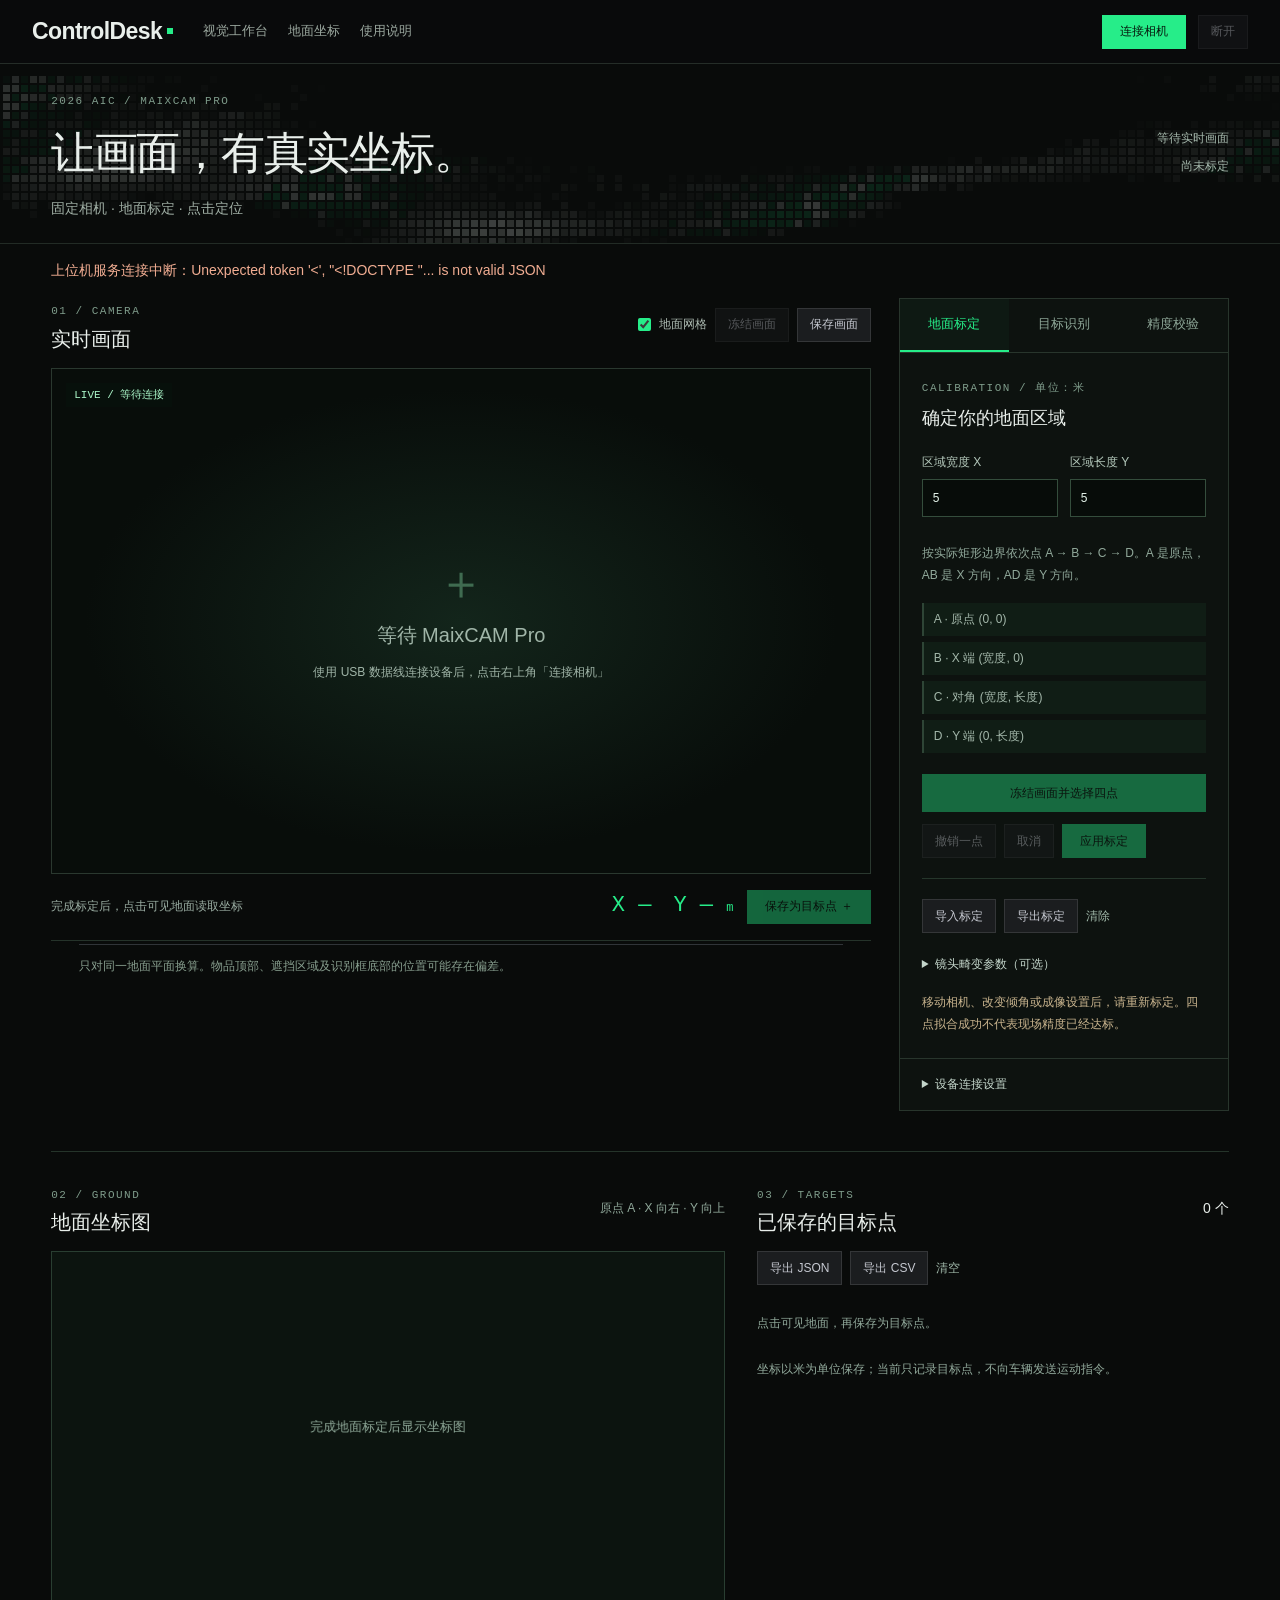
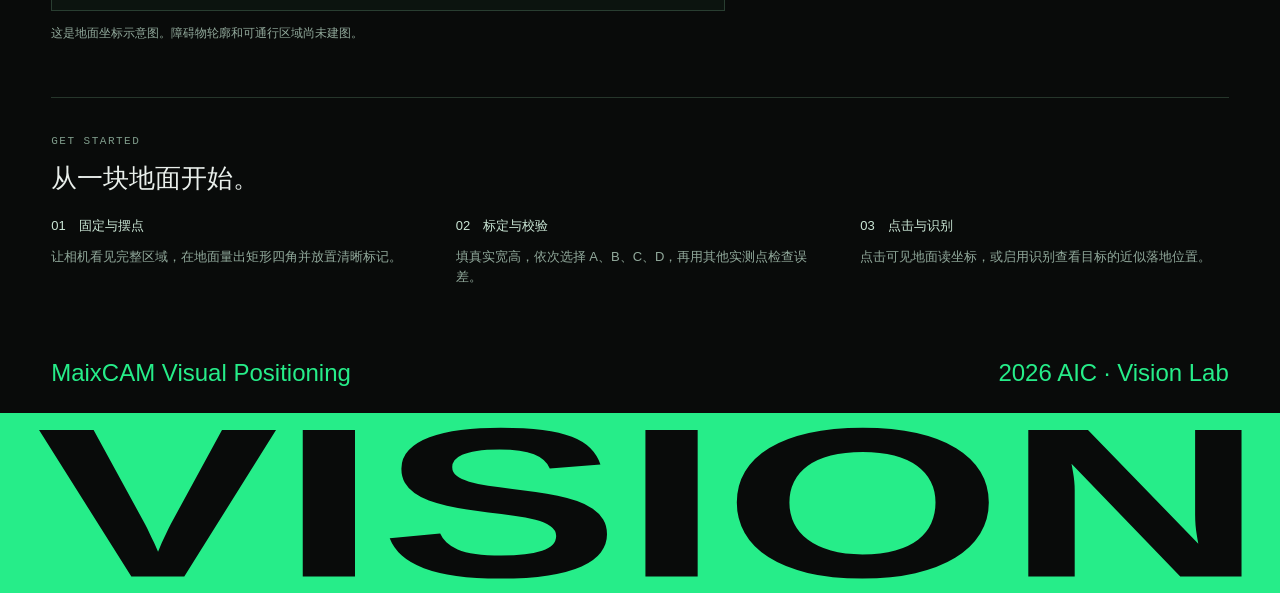
==== MaixCAM_Visual_Positioning/host/web/index.html @ 9ba6b8d3 "feat: add MaixCAM Pro ground positioning console Reuse the ControlDesk template for live video, four" ====
<!doctype html>
<html lang="zh-CN">
<head>
  <meta charset="utf-8"><meta name="viewport" content="width=device-width, initial-scale=1">
  <title>MaixCAM · 地面视觉定位</title><meta name="theme-color" content="#090b0a">
  <link rel="stylesheet" href="assets/dashboard.css"><link rel="stylesheet" href="assets/signal-theme.css"><link rel="stylesheet" href="assets/vision.css">
</head>
<body>
<header class="topbar"><a class="site-brand" href="#workspace">ControlDesk</a><nav class="primary-nav"><a class="active" href="#workspace">视觉工作台</a><a href="#groundSection">地面坐标</a><a href="#guide">使用说明</a></nav><div class="top-actions"><span class="connection" id="connectionState"><i class="dot"></i><span>未连接</span></span><button class="run-btn" id="connect">连接相机</button><button class="small-btn" id="disconnect" disabled>断开</button></div></header>
<section class="vision-hero"><canvas id="pixelField" aria-hidden="true"></canvas><div><span class="eyebrow">2026 AIC / MAIXCAM PRO</span><h1>让画面，有真实坐标。</h1><p>固定相机 · 地面标定 · 点击定位</p></div><div class="hero-caption"><span id="frameInfo">等待实时画面</span><span id="calibrationInfo">尚未标定</span></div></section>
<main id="workspace">
  <div class="message" id="message" role="status" aria-live="polite">先连接相机，再选择地面区域的四个角点。</div>
  <div class="workspace-grid">
    <section class="camera-panel">
      <div class="panel-heading"><div><span class="eyebrow">01 / CAMERA</span><h2>实时画面</h2></div><div class="toolbar"><label><input type="checkbox" id="showGrid" checked> 地面网格</label><button class="small-btn" id="freeze" disabled>冻结画面</button><a class="small-btn" href="/api/frame.jpg" download="maixcam-frame.jpg" id="snapshot">保存画面</a></div></div>
      <div class="camera-stage"><canvas id="cameraCanvas" width="640" height="480" aria-label="相机画面，点击地面选择标定点或读取坐标"></canvas><div class="camera-empty" id="cameraEmpty"><div class="crosshair">＋</div><strong>等待 MaixCAM Pro</strong><span>使用 USB 数据线连接设备后，点击右上角「连接相机」</span></div><span class="stage-tag" id="stageTag">LIVE / 等待连接</span></div>
      <div class="coordinate-bar"><span id="selectionHint">完成标定后，点击可见地面读取坐标</span><strong class="coordinate" id="coordinate">X —　Y — <small>m</small></strong><button class="run-btn" id="saveTarget" disabled>保存为目标点 ＋</button></div>
      <div class="surface-note">只对同一地面平面换算。物品顶部、遮挡区域及识别框底部的位置可能存在偏差。</div>
    </section>
    <aside class="settings-panel">
      <div class="side-tabs" role="tablist"><button class="active" id="tab-calibrate" role="tab" aria-selected="true" data-tab="calibrate">地面标定</button><button id="tab-detect" role="tab" aria-selected="false" data-tab="detect">目标识别</button><button id="tab-check" role="tab" aria-selected="false" data-tab="check">精度校验</button></div>
      <section id="pane-calibrate" class="side-pane">
        <span class="eyebrow">CALIBRATION / 单位：米</span><h3>确定你的地面区域</h3>
        <div class="two-fields"><label>区域宽度 X<input id="widthM" type="number" min="0.01" max="1000" step="0.1" value="5"></label><label>区域长度 Y<input id="heightM" type="number" min="0.01" max="1000" step="0.1" value="5"></label></div>
        <p class="help">按实际矩形边界依次点 A → B → C → D。A 是原点，AB 是 X 方向，AD 是 Y 方向。</p>
        <ol class="corner-list" id="cornerList"><li>A · 原点 (0, 0)</li><li>B · X 端 (宽度, 0)</li><li>C · 对角 (宽度, 长度)</li><li>D · Y 端 (0, 长度)</li></ol>
        <button class="run-btn wide" id="startCalibrate" disabled>冻结画面并选择四点</button><div class="toolbar"><button class="small-btn" id="undoCorner" disabled>撤销一点</button><button class="small-btn" id="cancelCalibrate" disabled>取消</button><button class="run-btn" id="applyCalibration" disabled>应用标定</button></div>
        <div class="rule"></div><div class="toolbar"><button class="small-btn" id="importCalibration">导入标定</button><a class="small-btn" id="exportCalibration" href="/api/calibration/export" download>导出标定</a><button class="text-btn" id="clearCalibration">清除</button></div><input type="file" id="calibrationFile" accept=".json" hidden>
        <details><summary>镜头畸变参数（可选）</summary><p class="help">导入同一相机、同一分辨率的 Brown 模型参数。没有参数时先完成四点标定，再用独立点实测误差。</p><button class="small-btn" id="importLens">导入镜头参数</button><button class="text-btn" id="clearLens">移除</button><p id="lensInfo" class="help">未启用畸变校正</p><input type="file" id="lensFile" accept=".json" hidden></details>
        <p class="help warning">移动相机、改变倾角或成像设置后，请重新标定。四点拟合成功不代表现场精度已经达标。</p>
      </section>
      <section id="pane-detect" class="side-pane" hidden><span class="eyebrow">DETECTION / 实机识别</span><h3>自动获取目标位置</h3><label>识别方式<select id="detectionMode"><option value="off">关闭识别</option><option value="yolo11">YOLO11 · 常见物品</option><option value="red_blob">红色标记 · 地面色块</option><option value="apriltag">AprilTag · 地面标签</option></select></label><button class="run-btn wide" id="applyMode" disabled>应用识别方式</button><p class="help">YOLO 的位置取识别框底边中心，是落地位置的近似。色块和标签的中心需要实际放在标定平面上。</p><div class="detection-list" id="detectionList"><p class="help">暂无识别结果</p></div><p class="help">模型未覆盖的自制小车或物品，可能需要专门训练；本功能不会把所有物体自动变成避障地图。</p></section>
      <section id="pane-check" class="side-pane" hidden><span class="eyebrow">VALIDATION / 独立实测点</span><h3>测一下实际误差</h3><p class="help">在地面选一个已量好坐标的点（避开四个角点），点击画面，再填入实测值。</p><div class="two-fields"><label>实际 X / m<input id="actualX" type="number" step="0.01" value="1"></label><label>实际 Y / m<input id="actualY" type="number" step="0.01" value="1"></label></div><button class="run-btn wide" id="addCheck" disabled>用当前选点校验</button><div id="validationResults" class="validation-result">还没有独立实测点</div><p class="help">建议在近处、远处、四周及中间分别测点，关注最大误差。这里显示的是你录入的实测结果。</p></section>
      <details class="connection-settings"><summary>设备连接设置</summary><label>设备地址<input id="deviceHost" placeholder="自动查找 USB 连接"></label><div class="two-fields"><label>用户名<input id="deviceUser" value="root" autocomplete="off"></label><label>密码<input id="devicePassword" type="password" placeholder="默认 root" autocomplete="off"></label></div><p class="help">连接时自动部署本项目取图程序。断开后，相机返回原应用菜单。</p></details>
    </aside>
  </div>
  <section id="groundSection" class="ground-layout"><div class="ground-panel"><div class="panel-heading"><div><span class="eyebrow">02 / GROUND</span><h2>地面坐标图</h2></div><span class="help">原点 A · X 向右 · Y 向上</span></div><canvas id="mapCanvas" width="640" height="440" aria-label="地面坐标示意图，完成标定后可点击选取地面坐标"></canvas><p class="help">这是地面坐标示意图。障碍物轮廓和可通行区域尚未建图。</p></div><div class="target-panel"><div class="panel-heading"><div><span class="eyebrow">03 / TARGETS</span><h2>已保存的目标点</h2></div><span id="targetCount">0 个</span></div><div class="toolbar"><a class="small-btn" id="exportTargets" href="/api/targets/export" download>导出 JSON</a><a class="small-btn" id="exportCSV" href="/api/targets.csv" download>导出 CSV</a><button class="text-btn" id="clearTargets">清空</button></div><div id="targetList" class="target-list"><p class="help">点击可见地面，再保存为目标点。</p></div><p class="help">坐标以米为单位保存；当前只记录目标点，不向车辆发送运动指令。</p></div></section>
  <section id="guide" class="guide"><span class="eyebrow">GET STARTED</span><h2>从一块地面开始。</h2><div class="guide-steps"><p><b>01　固定与摆点</b>让相机看见完整区域，在地面量出矩形四角并放置清晰标记。</p><p><b>02　标定与校验</b>填真实宽高，依次选择 A、B、C、D，再用其他实测点检查误差。</p><p><b>03　点击与识别</b>点击可见地面读坐标，或启用识别查看目标的近似落地位置。</p></div></section>
</main>
<footer class="footer"><div class="footer-top"><span>MaixCAM Visual Positioning</span><span>2026 AIC · Vision Lab</span></div><div class="footer-wordmark" id="footerWordmark"><span id="footerWordmarkText">VISION</span><canvas id="footerDistortion" aria-hidden="true"></canvas></div></footer>
<script src="assets/pixel-field.js"></script><script src="assets/distortion-grid.js"></script><script src="assets/footer-distortion.js"></script><script src="assets/vision.js"></script>
</body></html>
---- MaixCAM_Visual_Positioning/host/web/assets/dashboard.css ----
:root {
  color-scheme: dark;
  --ink: #f5f9fe;
  --muted: #a6aab5;
  --line: #343638;
  --canvas: #121314;
  --surface: #191b1d;
  --accent: #26ed89;
  --accent-soft: #26ed891a;
  --lime: var(--accent);
  --blue: #91a6d0;
  --green: #6caa8e;
  --amber: #c8ac72;
  --red: #d48c85;
  --stage-width: clamp(680px, 50vw, 1100px);
}
* { box-sizing: border-box; }
body { margin: 0; background: var(--canvas); color: var(--ink); font: 14px/1.6 Arial, "Noto Sans CJK SC", "Microsoft YaHei", sans-serif; }
button, input, select, textarea { font: inherit; }
button { cursor: pointer; }
button:disabled { cursor: default; opacity: .38; }
button:focus-visible, input:focus-visible, select:focus-visible, textarea:focus-visible, [tabindex]:focus-visible { outline: 2px solid var(--accent); outline-offset: 4px; }
button, input, select, textarea { border-radius: 0; }
[hidden] { display: none !important; }
a { color: inherit; }
.announcement { height: 40px; position: relative; display: flex; justify-content: center; align-items: center; gap: 12px; background: linear-gradient(100deg, #aed9cf, #88dab7); color: #081c17; font-size: 14px; overflow: hidden; }
.announcement strong { font-weight: 500; }
.announcement button { border: 0; background: none; color: inherit; padding: 4px; }
.announcement-close { position: absolute; right: 32px; top: 0; height: 40px; font-size: 22px; }
.pixel-flourish { position: absolute; left: 12%; width: 68px; height: 40px; opacity: .6; background: radial-gradient(#e2fff1 2px, transparent 2px) 0 0 / 14px 14px; pointer-events: none; }
.pixel-flourish.right { left: auto; right: 23%; }
.announcement.is-dismissed { height: 0; }
.topbar { position: sticky; top: 0; z-index: 8; height: 64px; display: flex; align-items: center; gap: 32px; padding: 0 32px; background: #090a0b; }
.site-brand { display: flex; align-items: center; gap: 5px; flex: none; text-decoration: none; font-size: 23px; font-weight: 700; letter-spacing: -.6px; }
.site-brand::after { content: ""; width: 6px; height: 6px; background: var(--accent); }
.primary-nav { display: flex; gap: 26px; flex: 1; align-items: center; }
.primary-nav button { border: 0; background: none; color: #a6aab5; padding: 8px 0; font-size: 13px; white-space: nowrap; }
.primary-nav button:hover, .primary-nav button.active, .primary-nav button[aria-expanded="true"] { color: #f5f9fe; }
.primary-nav .settings-link { margin-left: auto; }
.top-actions { display: flex; align-items: center; gap: 12px; }
.connection { display: flex; align-items: center; gap: 7px; color: #a6aab5; font-size: 11px; white-space: nowrap; }
.dot { display: inline-block; width: 5px; height: 5px; flex: none; background: var(--accent); border-radius: 50%; }
.run-btn, .hero-run, .session-action { display: inline-flex; align-items: center; justify-content: center; gap: 12px; border: 0; background: var(--accent); color: #072016; transition: background .2s, filter .2s; }
.run-btn { height: 34px; padding: 0 18px; font-size: 12px; white-space: nowrap; }
.run-btn:hover, .hero-run:hover, .session-action:hover { filter: brightness(1.13); }
.run-symbol { width: 0; height: 0; border-top: 4px solid transparent; border-bottom: 4px solid transparent; border-left: 6px solid currentColor; }
.small-select, .small-btn, .icon-btn, .btn-plain { border: 1px solid var(--line); background: #1b1d1f; color: #c6c9d1; padding: 0 12px; height: 34px; font-size: 12px; }
.small-btn:hover, .small-select:hover, .icon-btn:hover { background: #292b2e; }
.top-actions .small-select { width: 144px; height: 34px; }
.scenario-menu { position: relative; }
.chevron { display: inline-block; width: 6px; height: 6px; margin-left: 5px; border-right: 1px solid; border-bottom: 1px solid; transform: rotate(45deg) translateY(-2px); }
.scenario-popover { position: absolute; top: calc(100% + 12px); left: -16px; width: 268px; padding: 8px; border: 1px solid #333638; background: #17191b; box-shadow: 0 12px 30px #0005; z-index: 10; }
.primary-nav .scenario-choice { display: grid; grid-template-columns: 32px 1fr auto; align-items: center; gap: 10px; width: 100%; padding: 10px; text-align: left; color: #edf0f5; }
.primary-nav .scenario-choice:hover, .primary-nav .scenario-choice:focus-visible { background: #25282b; }
.scenario-choice-icon { width: 30px; height: 30px; display: grid; place-items: center; border: 1px solid #3b3f41; color: var(--accent); }
.scenario-choice strong { display: block; font-size: 13px; font-weight: 500; }
.scenario-choice small { display: block; margin-top: 2px; color: #90959f; font-size: 11px; }
.scenario-choice kbd { font: 10px ui-monospace, monospace; color: #79818a; }
main, .content { min-width: 0; }
.view { display: none; }
.view.active { display: block; }
.hero { min-height: calc(100svh - 104px); position: relative; isolation: isolate; display: flex; align-items: flex-end; background: #0c0c0c; overflow: hidden; padding: 0 32px 32px; }
#pixelField { position: absolute; inset: 0; z-index: -1; pointer-events: none; }
.hero::after { content: ""; position: absolute; inset: 0; z-index: -1; background: linear-gradient(0deg, #0c0c0c88, transparent 44%, #0c0c0c55); pointer-events: none; }
.hero-inner { display: flex; align-items: flex-end; justify-content: space-between; gap: 40px; width: 100%; }
.hero-copy { min-width: 0; max-width: calc(100% - 340px); }
.hero-kicker { font: 11px/1.5 ui-monospace, monospace; color: #b0b5bc; margin-bottom: 14px; }
.hero h1, .hero-title { font-size: clamp(44px, 4.5vw, 72px); line-height: 1.1; font-weight: 500; letter-spacing: -1.8px; margin: 0; }
.hero-title { color: #a6aab5; letter-spacing: -.8px; margin: 2px 0 14px; }
.hero-subtitle { color: #969ca5; font-size: 14px; margin: 0; }
.hero-aside { flex: none; width: 300px; padding-bottom: 3px; }
.hero-run { width: 100%; height: 60px; font-size: 16px; position: relative; }
.action-arrow { position: absolute; right: 22px; }
.hero-state { display: flex; justify-content: space-between; align-items: center; gap: 8px; margin-top: 18px; color: var(--accent); font-size: 12px; }
.hero-state > span { display: flex; align-items: center; gap: 7px; }
.hero-state small { font-size: 10px; white-space: nowrap; color: #9ca69f; }
.overview-content { padding: 0 0 96px; overflow: clip; background: #121314; }
.session-intro { padding: 100px 32px 88px; text-align: center; }
.session-intro h2 { margin: 0; font-size: clamp(38px, 3.5vw, 56px); line-height: 1.2; font-weight: 600; letter-spacing: -.9px; }
.session-intro p { margin: 24px auto; max-width: 768px; font-size: 18px; line-height: 1.6; color: var(--muted); }
.session-action { height: 60px; padding: 0 26px; font-size: 16px; margin-top: 4px; }
.session-controls { scroll-margin-top: 88px; display: flex; align-items: center; justify-content: space-between; gap: 24px; margin: 0 32px; padding: 20px 0; border-top: 1px solid var(--line); }
.session-identity { display: flex; align-items: center; gap: 24px; }
.section-index { font: 12px/1.5 ui-monospace, monospace; color: #a6aab5; }
.status-label { display: inline-flex; align-items: center; gap: 8px; font-size: 12px; white-space: nowrap; }
[data-playback="playing"] .status-label .dot { animation: signal 1.4s ease infinite; }
[data-playback="paused"] .status-label .dot, [data-playback="ready"] .status-label .dot { background: #a6aab5; }
[data-playback="error"] .status-label .dot { background: var(--red); }
.playback-controls { display: flex; align-items: center; gap: 8px; }
#playButton { min-width: 92px; }
.step-btn { font-size: 20px; width: 32px; padding: 0; }
#timeRange { accent-color: var(--accent); width: clamp(100px, 16vw, 300px); margin: 0 16px; }
#timeLabel { font: 12px/1.5 ui-monospace, monospace; color: #d0d4db; min-width: 60px; text-align: right; }
.run-error { margin: 0 32px 20px; padding: 16px; border: 1px solid #734945; color: #edb0a9; display: flex; align-items: center; justify-content: space-between; gap: 20px; }
.monitor-navigation { display: flex; align-items: center; justify-content: space-between; gap: 16px; padding: 20px 32px 24px; border-bottom: 1px solid #393b3d; }
.monitor-tabs { display: flex; align-items: center; gap: 28px; }
.monitor-tab { border: 0; padding: 6px 0; background: none; color: #7f858f; font-size: 13px; white-space: nowrap; }
.monitor-tab span { font: 11px ui-monospace, monospace; margin-right: 8px; }
.monitor-tab[aria-selected="true"] { color: #f5f9fe; }
.monitor-tab[aria-selected="true"] span { color: var(--accent); }
.monitor-tab:hover { color: #d5dae3; }
.monitor-arrows { display: flex; gap: 12px; }
.square-arrow { display: grid; place-items: center; width: 40px; height: 40px; background: #edf0f5; color: #111; border: 0; font-size: 24px; }
.square-arrow.next { background: var(--accent); }
.square-arrow:disabled { background: #393b3f; color: #80868e; opacity: 1; }
.monitor-viewport { overflow: hidden; padding: 24px 0 0; touch-action: pan-y; }
.monitor-track { display: flex; gap: 5vw; align-items: flex-start; will-change: transform; transition: transform .65s cubic-bezier(.22,.68,0,1); }
.monitor-slide { width: var(--stage-width); flex: 0 0 var(--stage-width); min-width: 0; opacity: .38; transform: scale(.84); transform-origin: center top; transition: opacity .45s, transform .65s cubic-bezier(.22,.68,0,1); cursor: pointer; }
.monitor-slide.is-active { opacity: 1; transform: none; cursor: auto; }
.monitor-slide:not(.is-active) .monitor-surface { pointer-events: none; }
.monitor-surface { height: 510px; background: #1a1c1e; overflow: hidden; border: 1px solid #2e3235; box-shadow: inset 0 0 70px #0d372512; }
.window-bar { height: 47px; display: flex; align-items: center; gap: 9px; padding: 0 24px; border-bottom: 1px solid #303336; background: #17191b; font-size: 11px; color: #a6aab5; }
.window-mark { color: var(--accent); font-size: 17px; }
.window-meta { margin-left: auto; font-size: 10px; color: #818894; }
.timeline-heading { display: flex; justify-content: space-between; align-items: center; gap: 14px; padding: 24px 28px 16px; }
.timeline-heading h3 { font-size: 18px; font-weight: 500; margin: 0; }
.panel-sub { font-size: 11px; color: #8f96a1; margin-top: 4px; }
.gantt { padding: 20px 28px 22px; }
.gantt-row { display: grid; grid-template-columns: 145px minmax(0, 1fr); align-items: center; gap: 18px; height: 48px; }
.gantt-name { font-size: 11px; color: #bac0ca; white-space: nowrap; overflow: hidden; text-overflow: ellipsis; }
.gantt-track { height: 27px; position: relative; background: repeating-linear-gradient(90deg, #232629 0, #232629 calc(10% - 1px), #33373a calc(10% - 1px), #33373a 10%); }
.gantt-bar { position: absolute; top: 7px; height: 13px; min-width: 2px; background: var(--bar-color, var(--accent)); }
.gantt-bar.future { background: #71777e; opacity: .22; }
.gantt-bar.urgent { background: var(--red); }
.gantt-now { position: absolute; top: -5px; bottom: -5px; width: 1px; background: #f5f9fe; z-index: 2; }
.gantt-scale { display: grid; grid-template-columns: 145px minmax(0, 1fr); gap: 18px; font: 10px ui-monospace, monospace; color: #828b97; margin-top: 14px; }
.scale-line { display: flex; justify-content: space-between; }
.surface-note { display: flex; align-items: center; gap: 8px; margin: 3px 28px 0; border-top: 1px solid #303438; padding-top: 16px; color: #8e98a3; font-size: 10px; }
.surface-note i { width: 5px; height: 5px; background: var(--accent); }
.slide-caption { display: grid; grid-template-columns: 1fr 1.8fr; gap: 24px; padding-top: 32px; }
.slide-caption h3 { margin: 0; font-size: 24px; line-height: 1.3; font-weight: 600; letter-spacing: -.3px; }
.slide-caption p { margin: 0; font-size: 16px; line-height: 1.6; color: var(--muted); }
.monitor-empty { text-align: center; padding: 60px 32px; color: var(--muted); }
.session-readout { margin: 90px 32px 0; border-top: 1px solid var(--line); }
.readout-heading { display: flex; justify-content: space-between; padding: 22px 0; color: #9098a3; font-size: 12px; }
.metrics { display: grid; grid-template-columns: repeat(4, minmax(0, 1fr)); margin-bottom: 24px; gap: 0; }
.metric { padding: 8px 32px 16px 0; min-height: 120px; background: transparent; border: 0; position: relative; }
.metric + .metric { border-left: 1px solid #303438; padding-left: 32px; }
.metric:nth-child(4n+1) { border-left: 0; padding-left: 0; }
.metric-label { color: #a6aab5; font-size: 13px; }
.metric-dot { display: none; }
.metric-value { margin-top: 14px; color: #f5f9fe; font-size: 44px; font-weight: 400; line-height: 1.2; font-variant-numeric: tabular-nums; }
.metric-foot { margin-top: 10px; font-size: 11px; color: #808895; }
.custom-metric { margin-top: 26px; }
.text-btn { padding: 0; border: 0; background: none; font-size: 12px; color: #a6aab5; white-space: nowrap; }
.text-btn:hover { color: var(--accent); }
.task-row { display: grid; grid-template-columns: minmax(160px, 1.6fr) minmax(100px, 1fr) 80px 54px; align-items: center; gap: 16px; padding: 15px 28px; border-bottom: 1px solid #2d3236; }
.table-head { color: #848c97; font-size: 10px; padding-top: 8px; padding-bottom: 8px; }
.task-main { display: flex; align-items: center; gap: 12px; min-width: 0; }
.task-code { font: 11px ui-monospace, monospace; color: #9ba4b0; width: 26px; flex: none; }
.task-name { min-width: 0; }
.task-name strong { display: block; overflow: hidden; text-overflow: ellipsis; white-space: nowrap; font-size: 12px; font-weight: 400; }
.task-name small { display: block; margin-top: 3px; color: #828c98; font-size: 10px; }
.progress { height: 3px; background: #353a3e; overflow: hidden; }
.progress span { display: block; height: 100%; background: var(--accent); transition: width .25s; }
.progress-note { color: #89939f; font-size: 9px; margin-top: 4px; }
.priority { font: 11px ui-monospace, monospace; color: #a6aab5; }
.task-more { padding: 14px 28px; text-align: right; }
.pill { display: inline-flex; align-items: center; gap: 6px; color: #909ba5; font-size: 10px; white-space: nowrap; }
.pill:before { content: ""; width: 4px; height: 4px; background: currentColor; }
.pill.running, .pill.completed { color: var(--accent); }
.pill.blocked { color: var(--amber); }
.pill.paused { color: var(--blue); }
.resource-list { padding: 8px 28px 20px; display: grid; gap: 22px; }
.resource-item { display: grid; grid-template-columns: 1fr auto; gap: 7px; }
.resource-name { display: flex; align-items: center; gap: 12px; font-size: 13px; }
.resource-icon { font-size: 10px; color: #8e9aab; border: 1px solid #46505a; width: 23px; height: 23px; display: grid; place-items: center; }
.resource-value { color: #a6aab5; font-size: 11px; }
.resource-track { height: 3px; grid-column: 1 / 3; background: #30373d; }
.resource-track span { display: block; background: var(--accent); height: 100%; transition: width .25s; }
.resource-meta { grid-column: 1 / 3; display: flex; justify-content: space-between; color: #808c98; font-size: 10px; }
.chart-wrap { height: 300px; padding: 12px 32px; }
.chart-wrap svg { width: 100%; height: 100%; overflow: visible; }
.chart-line { fill: none; stroke: var(--accent); stroke-width: 2; }
.chart-fill { fill: url(#chartFill); }
.chart-grid { stroke: #343a40; }
.chart-node { fill: #191b1d; stroke: var(--accent); stroke-width: 2; }
.chart-tick { fill: #8d99a5; font-size: 9px; }
.chart-caption { display: flex; justify-content: space-between; margin: 10px 32px; color: #8d99a5; font-size: 10px; }
.legend { display: flex; gap: 16px; color: #9aa6b2; font-size: 10px; }
.legend i { display: inline-block; width: 12px; height: 2px; margin-right: 6px; background: var(--accent); vertical-align: middle; }
.legend .legend-green { background: var(--green); }
.events { max-height: 380px; overflow: auto; }
.event-row { display: grid; grid-template-columns: 40px 8px minmax(0, 1fr); align-items: start; gap: 12px; padding: 12px 28px; border-bottom: 1px solid #2c3237; }
.event-time { color: #8996a3; font: 11px/1.6 ui-monospace, monospace; }
.event-pin { width: 4px; height: 4px; margin-top: 7px; background: var(--event-color, var(--accent)); }
.event-title { color: #d8dfe6; font-size: 12px; }
.event-detail { color: #8c98a5; font-size: 11px; margin-top: 2px; }
.event-row.is-new { background: #ffffff03; }
.feature-grid { padding: 0 28px 24px; display: grid; grid-template-columns: 1fr 1fr; gap: 0 26px; }
.feature { padding: 14px 0; border-top: 1px solid #353b40; }
.feature-mark { font: 11px ui-monospace, monospace; color: var(--accent); font-style: normal; }
.feature strong { font-size: 13px; font-weight: 500; margin-left: 12px; }
.feature span { display: block; margin-top: 8px; color: #929fac; font-size: 11px; line-height: 1.6; }
.view:not(#view-overview) { max-width: 1600px; margin: 0 auto; padding: 80px 32px 100px; min-height: calc(100vh - 104px); }
.view-header { display: flex; align-items: flex-end; justify-content: space-between; gap: 24px; margin-bottom: 52px; }
.view-header h2 { margin: 0; font-size: 48px; font-weight: 500; line-height: 1.2; }
.view-header p { color: var(--muted); font-size: 16px; margin: 20px 0 0; }
.panel { border: 1px solid #30363b; background: #191b1d; min-width: 0; }
.panel-head { padding: 24px; display: flex; justify-content: space-between; gap: 16px; border-bottom: 1px solid #30363b; }
.panel-title { font-size: 16px; }
.panel-body { padding: 24px; }
.table-wrap { overflow: auto; }
.wide-table { border-collapse: collapse; width: 100%; font-size: 13px; }
.wide-table th { text-align: left; color: #8795a1; font-size: 11px; font-weight: 400; padding: 16px 24px; border-bottom: 1px solid #30363b; }
.wide-table td { padding: 20px 24px; border-bottom: 1px solid #2b3238; }
.wide-table strong { font-weight: 400; }
.comparison { display: grid; grid-template-columns: repeat(auto-fit, minmax(240px, 1fr)); gap: 32px; margin: 40px 0; }
.compare-tile { padding: 24px 0; border-top: 1px solid #606872; }
.compare-tile h3 { font-size: 22px; font-weight: 500; margin: 0 0 28px; }
.compare-row { display: flex; justify-content: space-between; gap: 14px; padding: 15px 0; border-top: 1px solid #30363b; color: #8c99a7; font-size: 13px; }
.compare-row strong { color: #e2e8ef; font-weight: 400; }
.compare-row .good { color: var(--accent); }
.empty { padding: 40px 24px; color: #84929f; text-align: center; font-size: 12px; }
.scrim { position: fixed; inset: 0; z-index: 10; background: #0009; display: none; }
.scrim.open { display: block; }
.drawer { position: fixed; top: 0; right: 0; z-index: 11; width: min(480px, 100vw); height: 100dvh; display: flex; flex-direction: column; transform: translateX(101%); transition: transform .25s; border-left: 1px solid #3b4148; background: #15181b; }
.drawer.open { transform: translateX(0); }
.drawer-head { padding: 20px 24px; display: flex; justify-content: space-between; align-items: center; border-bottom: 1px solid #343b42; }
.drawer-head strong { font-size: 18px; font-weight: 500; }
.icon-btn { width: 32px; padding: 0; font-size: 20px; }
.drawer-content { overflow: auto; padding: 24px; }
.form-group { margin-bottom: 24px; }
.form-group label { display: block; margin-bottom: 8px; color: #c3ccd6; font-size: 13px; }
.form-group small { display: block; color: #7e8e9b; font-size: 11px; margin-top: 6px; }
.form-input, .form-textarea { width: 100%; border: 1px solid #3b454d; padding: 10px 12px; background: #1b2025; color: #e4ebf2; font-size: 13px; }
.form-textarea { min-height: 108px; resize: vertical; font: 11px/1.6 ui-monospace, monospace; }
.color-row { display: flex; gap: 12px; }
.color-row input[type="color"] { width: 44px; height: 36px; border: 0; padding: 0; flex: none; }
.switch-row { display: flex; justify-content: space-between; align-items: center; padding: 12px 0; border-bottom: 1px solid #303940; font-size: 12px; color: #a6b3c0; }
.form-group label.switch-row { display: flex; margin-bottom: 0; }
.switch { width: 30px; height: 16px; padding: 2px; border: 0; background: #3e4850; }
.switch::after { content: ""; display: block; width: 12px; height: 12px; background: #b5c1cb; transition: transform .18s; }
.switch[aria-checked="true"] { background: var(--accent); }
.switch[aria-checked="true"]::after { background: #123324; transform: translateX(14px); }
.drawer-foot { margin-top: auto; padding: 20px 24px; border-top: 1px solid #343b42; display: flex; justify-content: space-between; gap: 8px; }
.drawer-foot > div { display: flex; gap: 8px; }
.drawer-foot button { height: 34px; padding: 0 10px; font-size: 11px; }
.btn-primary { background: var(--accent); color: #10271a; border: 0; }
.toast { position: fixed; left: 50%; bottom: 24px; z-index: 20; padding: 12px 18px; background: #d9ede2; color: #18261d; font-size: 12px; pointer-events: none; transform: translate(-50%, 10px); opacity: 0; transition: .18s; }
.toast.show { opacity: 1; transform: translate(-50%, 0); }
.back-to-top { position: fixed; bottom: 24px; right: 24px; z-index: 6; width: 40px; height: 40px; background: #191e22; color: #c3ced8; border: 1px solid #4b5861; font-size: 20px; }
.scroll-progress { position: fixed; top: 0; left: 0; height: 1px; z-index: 12; background: var(--accent); pointer-events: none; }
output { float: right; font-size: 12px; color: #abb9c4; }
.drawer input[type="range"] { width: 100%; accent-color: var(--accent); }
@keyframes signal { 50% { opacity: .35; } }
@media (max-width: 1360px) {
  .topbar { gap: 24px; }
  .primary-nav { gap: 20px; }
  .connection { display: none; }
  .monitor-tabs { gap: 20px; }
  .monitor-tab { font-size: 12px; }
}
@media (max-width: 1050px) {
  :root { --stage-width: 76vw; }
  .scenario-menu { display: none; }
  .topbar { padding: 0 24px; gap: 20px; }
  .primary-nav { gap: 18px; }
  .primary-nav button { font-size: 12px; }
  .hero-title, .hero h1 { font-size: 50px; }
  .hero-aside { width: 260px; }
  .session-controls { flex-wrap: wrap; }
  .playback-controls { margin-left: auto; }
  .monitor-tabs { gap: 16px; overflow-x: auto; }
  .monitor-tab span { display: none; }
}
@media (max-width: 760px) {
  :root { --stage-width: 90vw; }
  .announcement { font-size: 10px; padding: 0 28px 0 12px; gap: 4px; }
  .announcement-close { right: 10px; }
  .pixel-flourish { display: none; }
  .topbar { height: auto; min-height: 64px; padding: 12px 18px; flex-wrap: wrap; gap: 12px; }
  .primary-nav { order: 3; flex-basis: 100%; overflow-x: auto; gap: 20px; }
  .primary-nav .settings-link { margin-left: 0; }
  .top-actions { margin-left: auto; gap: 8px; }
  .top-actions .small-select { width: 105px; font-size: 10px; }
  .run-btn { padding: 0 12px; font-size: 10px; }
  .hero { min-height: calc(100svh - 154px); padding: 30px 20px; }
  .hero-inner { display: block; }
  .hero-copy { max-width: 100%; }
  .hero-title, .hero h1 { font-size: 44px; letter-spacing: -1px; }
  .hero-subtitle { font-size: 12px; }
  .hero-aside { width: 100%; margin-top: 40px; }
  .hero-run { height: 52px; }
  .session-intro { padding: 70px 20px 50px; }
  .session-intro h2 { font-size: 32px; }
  .session-intro p { font-size: 14px; }
  .session-action { height: 48px; font-size: 14px; }
  .session-controls { margin: 0 20px; gap: 16px; scroll-margin-top: 124px; }
  .session-identity, .playback-controls { width: 100%; justify-content: space-between; }
  .session-identity { gap: 8px; }
  #timeRange { flex: 1; min-width: 24px; width: 40px; margin: 0 4px; }
  #timeLabel { min-width: 42px; font-size: 10px; }
  #playButton { min-width: 72px; padding: 0 8px; }
  .playback-controls { gap: 5px; }
  .playback-controls .small-select { width: 72px; padding: 0 4px; }
  .step-btn { width: 24px; }
  .monitor-navigation { padding: 16px 20px; gap: 10px; }
  .monitor-tabs { gap: 18px; }
  .monitor-arrows { gap: 8px; flex: none; }
  .square-arrow { width: 32px; height: 32px; font-size: 20px; }
  .monitor-track { gap: 6vw; }
  .monitor-surface { height: 480px; }
  .window-bar { padding: 0 16px; }
  .timeline-heading { padding: 20px 16px 12px; }
  .timeline-heading h3 { font-size: 15px; }
  .timeline-heading .panel-sub { font-size: 9px; }
  .gantt { padding: 16px; }
  .gantt-row, .gantt-scale { grid-template-columns: 88px minmax(0, 1fr); gap: 10px; }
  .gantt-name { font-size: 9px; }
  .surface-note { margin: 16px; font-size: 9px; }
  .slide-caption { padding-top: 24px; gap: 16px; grid-template-columns: 1fr; }
  .slide-caption h3 { font-size: 22px; }
  .slide-caption h3 br { display: none; }
  .slide-caption p { font-size: 14px; }
  .session-readout { margin: 60px 20px 0; }
  .metrics { grid-template-columns: 1fr 1fr; row-gap: 24px; }
  .metric { padding-right: 16px; min-height: 100px; }
  .metric + .metric { padding-left: 16px; }
  .metric:nth-child(2n+1) { padding-left: 0; border-left: 0; }
  .metric-value { font-size: 34px; }
  .metric-label { font-size: 11px; }
  .metric-foot { font-size: 9px; }
  .task-row { padding: 14px 16px; grid-template-columns: minmax(115px,1fr) 65px 64px; gap: 8px; }
  .task-row > :last-child { display: none; }
  .task-code { width: 18px; font-size: 9px; }
  .task-main { gap: 6px; }
  .task-name strong { font-size: 10px; }
  .task-name small { font-size: 9px; }
  .resource-list { padding: 12px 16px; }
  .resource-name { font-size: 12px; }
  .resource-value { font-size: 10px; }
  .feature-grid { padding: 0 16px; gap: 0 16px; }
  .feature strong { margin-left: 6px; font-size: 12px; }
  .feature span { font-size: 10px; }
  .event-row { padding: 12px 16px; gap: 8px; }
  .chart-wrap { padding: 16px; }
  .legend { gap: 6px; font-size: 9px; }
  .view:not(#view-overview) { padding: 50px 20px; }
  .view-header { align-items: flex-start; gap: 16px; flex-direction: column; margin-bottom: 32px; }
  .view-header h2 { font-size: 36px; }
  .view-header p { font-size: 13px; }
  .comparison { grid-template-columns: 1fr; gap: 20px; }
  .panel-head { padding: 16px; }
  .wide-table th, .wide-table td { padding: 16px; white-space: nowrap; }
  .run-error { margin: 0 20px 16px; font-size: 11px; }
}
.desk-footer { margin-top: 80px; border-top: 1px solid var(--line); }
.footer-caption { display: flex; align-items: center; justify-content: space-between; gap: 24px; padding: 40px 32px; }
.footer-kicker { font: 11px ui-monospace, monospace; letter-spacing: .08em; color: var(--muted); }
.footer-caption p { margin: 8px 0 0; font-size: 20px; }
.footer-top { display: inline-flex; align-items: center; gap: 24px; padding: 12px 0; font-size: 12px; text-decoration: none; }
.footer-top span { color: var(--accent); font-size: 24px; }
.footer-top:hover { color: var(--accent); }
.footer-top:focus-visible { outline: 2px solid var(--accent); outline-offset: 6px; }
.footer-wordmark { position: relative; isolation: isolate; display: grid; place-items: center; width: 100%; aspect-ratio: 3.83228; background: var(--accent); color: #090b0a; overflow: hidden; }
.footer-wordmark-text { display: block; max-width: 100%; overflow: hidden; white-space: nowrap; font: 900 15.4vw/.9 Arial, "Microsoft YaHei", sans-serif; letter-spacing: -.06em; }
.footer-wordmark.is-ready .footer-wordmark-text { opacity: 0; }
#footerDistortion { position: absolute; inset: 0; width: 100%; height: 100%; pointer-events: none; }
.footer-hover-hint { position: absolute; right: 32px; bottom: 8px; font-size: 10px; letter-spacing: .06em; pointer-events: none; opacity: .65; }
.footer-hover-hint span { margin-left: 12px; }
.footer-wordmark.is-static .footer-hover-hint, .footer-wordmark:not(.is-ready) .footer-hover-hint { display: none; }
@media (max-width: 760px) {
  .desk-footer { margin-top: 48px; }
  .footer-caption { padding: 28px 20px; gap: 16px; }
  .footer-kicker { font-size: 8px; letter-spacing: 0; }
  .footer-caption p { font-size: 16px; }
  .footer-top { gap: 10px; white-space: nowrap; }
  .footer-hover-hint { display: none; }
}
@media (prefers-reduced-motion: reduce) {
  *, *::before, *::after { scroll-behavior: auto !important; animation: none !important; transition: none !important; }
}
---- MaixCAM_Visual_Positioning/host/web/assets/signal-theme.css ----
/* Black working surfaces, green signal accents; the landing hero stays independent. */
:root { --signal-paper: var(--accent); --signal-ink: #090b0a; }
.content { background: #101312; }
.signal-zone { background: #101312; color: var(--ink); }
.signal-zone :is(.session-intro h2, .view-header h2) { color: var(--accent); font-weight: 800; letter-spacing: -.04em; }
.signal-zone .session-intro { background: #0a0d0b; border-bottom: 1px solid #263c30; }
.signal-zone :is(.monitor-surface, .panel) { background: #121a16; border-color: #294734; box-shadow: none; }
.signal-zone :is(.window-bar, .panel-head) { background: #0a100d; border-color: #294734; }
.signal-zone :is(.monitor-navigation, .surface-note, .metric + .metric, .task-row, .event-row, .feature, .wide-table th, .wide-table td, .compare-row) { border-color: #294032; }
.signal-zone :is(.panel-title, .timeline-heading h3, .metric-value, .window-mark, .feature-mark, .event-title) { color: var(--accent); }
.signal-zone .metric { border-top: 2px solid var(--accent); padding-top: 20px; }
.signal-zone :is(.gantt-name, .task-name strong, .resource-value, .compare-row strong) { color: #edf7f0; }
.signal-zone :is(.panel-sub, .gantt-scale, .surface-note, .readout-heading, .metric-label, .metric-foot, .table-head, .task-code, .task-name small, .progress-note, .priority, .resource-meta, .chart-caption, .legend, .event-time, .event-detail, .feature span, .compare-row, .empty, .wide-table th) { color: #a1b5a8; }
.signal-zone :is(.small-btn, .small-select) { background: #101a14; border-color: #365040; color: #dbede1; }
.signal-zone :is(.small-btn:hover, .small-select:hover) { border-color: var(--accent); background: #193324; }
.signal-zone .small-select option { background: #101a14; color: #dbede1; }
.signal-zone .monitor-tab[aria-selected="true"] { color: var(--accent); box-shadow: 0 2px var(--accent); }
.signal-zone .monitor-tab:hover { color: var(--accent); }
.signal-zone .square-arrow { background: #18281e; color: var(--accent); border: 1px solid #365040; }
.signal-zone .square-arrow.next { background: var(--accent); color: var(--signal-ink); border-color: var(--accent); }
.signal-zone .square-arrow:disabled { background: #18201b; color: #66776c; opacity: .55; }
.signal-zone .gantt-track { background: repeating-linear-gradient(90deg, #17271d 0, #17271d calc(10% - 1px), #2d4736 calc(10% - 1px), #2d4736 10%); }
.signal-zone .gantt-bar.future { background: var(--accent); opacity: .14; }
.signal-zone .chart-grid { stroke: #2d4736; }
.signal-zone .chart-tick { fill: #a1b5a8; }
.signal-zone .chart-node { fill: #121a16; }
.signal-zone .resource-icon { border-color: #365040; color: var(--accent); }
.signal-zone :is(.resource-track, .progress) { background: #2b4434; }
.signal-zone .compare-tile { background: #121a16; border-top: 3px solid var(--accent); padding: 24px; }
.signal-zone .compare-tile h3 { color: var(--accent); }
.signal-zone .event-row.is-new { background: #32f08c0a; }
.desk-footer { margin-top: 0; background: #0a0d0b; border-color: #294032; }
.desk-footer .footer-kicker { color: #a1b5a8; }
.drawer.signal-zone { background: #101713; border-color: #365040; }
.drawer.signal-zone :is(.drawer-head, .drawer-foot) { background: #0a100d; border-color: #294032; }
.drawer.signal-zone .drawer-head strong { color: var(--accent); }
.drawer.signal-zone :is(.form-input, .form-textarea) { background: #17221b; border-color: #365040; }
.drawer.signal-zone .form-group small { color: #a1b5a8; }
.drawer.signal-zone input[type="checkbox"] { accent-color: var(--accent); }
.back-to-top { background: #0a100d; color: var(--accent); border-color: #365040; }
.toast { background: var(--accent); color: var(--signal-ink); border: 1px solid var(--signal-ink); }
.signal-distorting { opacity: 0 !important; }
.signal-overlay { position: fixed; pointer-events: none; z-index: 7; }
.signal-overlay-drawer { z-index: 12; }
@media (prefers-reduced-motion: reduce) {
  .signal-distorting { opacity: 1 !important; }
  .signal-overlay { display: none; }
}
---- MaixCAM_Visual_Positioning/host/web/assets/vision.css ----
body{background:#090b0a;color:#e9efeb}.topbar{border-bottom:1px solid #252d28;gap:30px}.primary-nav a{text-decoration:none;color:#9ba89f;font-size:13px}.primary-nav a:hover{color:var(--accent)}.vision-hero{position:relative;display:flex;align-items:center;justify-content:space-between;gap:24px;padding:34px 4vw 30px;min-height:180px;overflow:hidden;border-bottom:1px solid #222b25}.vision-hero>div{position:relative;z-index:1}.vision-hero h1{font-size:clamp(26px,3.5vw,44px);font-weight:500;letter-spacing:-1.5px;margin:8px 0}.vision-hero p{color:#a0afa5;margin:0}.vision-hero canvas{position:absolute;inset:0;width:100%;height:100%;opacity:.45;pointer-events:none}.eyebrow{font:11px/1.5 ui-monospace,Consolas,monospace;letter-spacing:1.5px;color:#7f9c8b}.hero-caption{display:grid;gap:6px;text-align:right;color:#a6b9ad;font:12px/1.8 ui-monospace,Consolas,monospace}main{padding:0 4vw;max-width:1800px;margin:auto}.message{padding:15px 0;color:#b3c4b9;min-height:54px;white-space:pre-line;overflow-wrap:anywhere}.message.error{color:#f1ad92}.workspace-grid{display:grid;grid-template-columns:minmax(0,1fr) 330px;gap:28px}.panel-heading{display:flex;justify-content:space-between;align-items:center;gap:12px;margin-bottom:16px}.panel-heading h2{font-size:20px;line-height:1.3;margin:5px 0 0;font-weight:500}.toolbar{display:flex;flex-wrap:wrap;align-items:center;gap:8px}.toolbar label{color:#adbbb2;font-size:12px;display:flex;gap:5px;align-items:center}.toolbar input[type=checkbox]{accent-color:var(--accent)}.toolbar a,.small-btn{text-decoration:none;display:inline-flex;align-items:center;justify-content:center}.camera-stage{position:relative;overflow:hidden;border:1px solid #2a382f;background:#050706;aspect-ratio:4/3}.camera-stage canvas{display:block;width:100%;height:100%;touch-action:manipulation;cursor:crosshair}.camera-empty{position:absolute;inset:0;display:flex;flex-direction:column;justify-content:center;align-items:center;gap:12px;text-align:center;padding:28px;pointer-events:none;background:radial-gradient(ellipse at center,#13251b,#080d0a 65%);color:#a0b5a8}.camera-empty strong{font-size:20px;font-weight:500}.camera-empty span{font-size:12px;max-width:320px}.crosshair{font-size:48px;line-height:1;color:#3f6b50}.stage-tag{position:absolute;top:14px;left:14px;padding:4px 8px;font:11px/1.5 ui-monospace,Consolas,monospace;background:#07130cbb;color:#abf7c9;pointer-events:none}.coordinate-bar{display:flex;align-items:center;flex-wrap:wrap;gap:14px;padding:16px 0;border-bottom:1px solid #25332a}.coordinate-bar>span{color:#9aada2;font-size:12px;flex:1;min-width:140px}.coordinate{font:22px/1.4 ui-monospace,Consolas,monospace;color:var(--accent);font-weight:400;white-space:nowrap}.coordinate small{font-size:12px}.surface-note{padding:12px 0;color:#879e8e;font-size:12px;display:block}.settings-panel{border:1px solid #28352c;background:#0d120f;align-self:start}.side-tabs{display:flex;border-bottom:1px solid #28352c}.side-tabs button{flex:1;padding:15px 6px;background:none;border:0;border-bottom:2px solid transparent;color:#8da697;font-size:13px}.side-tabs button.active{color:var(--accent);border-bottom-color:var(--accent);background:#12301e44}.side-pane{padding:22px}.side-pane h3{font-weight:500;font-size:18px;margin:7px 0 20px}.two-fields{display:grid;grid-template-columns:minmax(0,1fr) minmax(0,1fr);gap:12px}.side-pane label,.connection-settings label{display:grid;gap:7px;font-size:12px;color:#b4c8bb;margin-bottom:14px}.side-pane input,.side-pane select,.connection-settings input{min-width:0;width:100%;height:38px;border:1px solid #344d3c;background:#070c09;color:#e5f4eb;padding:0 10px}.help{font-size:12px;line-height:1.8;color:#91a99b;overflow-wrap:anywhere}.corner-list{padding:0;list-style:none;display:grid;gap:6px;margin:16px 0}.corner-list li{padding:7px 10px;border-left:2px solid #2e4536;background:#101d15;color:#a3b7aa;font-size:12px}.corner-list li.next{color:var(--accent);border-color:var(--accent)}.corner-list li.done{color:#d4f5e1}.wide{width:100%;min-height:38px;margin:5px 0 12px}.rule{height:1px;background:#25362b;margin:20px 0}.side-pane details{margin-top:22px}.side-pane summary,.connection-settings summary{color:#c4d6cb;cursor:pointer;font-size:12px}.side-pane details[open] summary{margin-bottom:10px}.warning{color:#c9b48e;margin:18px 0 0}.connection-settings{border-top:1px solid #28352c;padding:16px 22px}.connection-settings[open]>summary{margin-bottom:20px}.connection-settings .help{margin-bottom:0}.validation-result{padding:18px 0;border-top:1px solid #293a2f;white-space:pre-line;color:#d4f5e1;font-size:13px}.detection-list{max-height:320px;overflow:auto}.detection-row,.target-row{padding:12px 0;display:flex;gap:10px;align-items:center;justify-content:space-between;border-bottom:1px solid #25352b;font-size:12px}.detection-row span,.target-row span{display:block;color:#91aa9a}.detection-row b,.target-row b{font-weight:500;color:#d5e8dd}.detection-row code,.target-row code{color:var(--accent);font-size:12px;white-space:nowrap}.ground-layout{margin-top:40px;padding-top:30px;border-top:1px solid #25342a;display:grid;grid-template-columns:minmax(0,1fr) minmax(280px,.7fr);gap:32px}.ground-panel{min-width:0}.ground-panel canvas{width:100%;height:360px;display:block;cursor:crosshair;background:#0c140f;border:1px solid #293e31;touch-action:manipulation}.target-panel{min-width:0}.target-list{margin-top:16px;max-height:330px;overflow:auto}.target-row button{border:0;background:none;color:#9eafa4;font-size:18px;padding:8px}.target-row .target-value{margin-left:auto}.guide{margin-top:40px;padding:30px 0 46px;border-top:1px solid #26362b}.guide h2{font-size:26px;font-weight:500;margin:8px 0 16px}.guide-steps{display:grid;grid-template-columns:repeat(3,minmax(0,1fr));gap:36px}.guide-steps p{margin:0;color:#91a99b;font-size:13px}.guide-steps b{display:block;color:#cae6d5;font-weight:500;margin-bottom:10px}.footer{margin-top:0}.footer-top{display:flex;justify-content:space-between;gap:16px;flex-wrap:wrap;padding:20px 4vw;font-size:12px;color:#637c6c}.footer-wordmark{position:relative;background:var(--accent);overflow:hidden;height:180px;color:#090b0a;display:grid;place-items:center}.footer-wordmark>span{font-size:clamp(70px,16vw,170px);font-weight:900;line-height:1;letter-spacing:-.07em}.footer-wordmark canvas{position:absolute;inset:0;width:100%;height:100%;pointer-events:none}.footer-wordmark.is-ready>span{visibility:hidden}.footer-wordmark.is-static>span{visibility:visible}.footer-wordmark.is-static>canvas{display:none}.text-btn{color:#9fb7a8}.run-btn{color:#06180d}.connection.offline .dot{background:#7f5c47}.connection.online{color:var(--accent)}a[aria-disabled=true]{opacity:.4;pointer-events:none}.small-btn:disabled,.run-btn:disabled{opacity:.4}@media(min-width:1600px){.workspace-grid{grid-template-columns:minmax(0,1fr) 360px}}@media(max-width:1050px){.workspace-grid{grid-template-columns:minmax(0,1fr) 300px;gap:20px}.topbar{padding:0 4vw;gap:20px}.primary-nav{gap:18px}.primary-nav a:last-child{display:none}.panel-heading{align-items:start;flex-wrap:wrap}.side-pane{padding:18px}.coordinate{font-size:20px}}@media(max-width:760px){.topbar{height:auto;min-height:64px;flex-wrap:wrap;gap:14px;padding:14px 5vw}.site-brand{font-size:20px}.primary-nav{display:none}.top-actions{margin-left:auto;gap:8px}.connection{max-width:100px;overflow:hidden}.vision-hero{padding:26px 5vw;min-height:150px}.hero-caption{display:none}main{padding:0 5vw}.workspace-grid,.ground-layout{grid-template-columns:minmax(0,1fr)}.settings-panel{width:100%}.camera-panel .toolbar{gap:6px}.small-btn{padding:0 9px}.coordinate-bar{gap:10px}.coordinate-bar>span{flex-basis:100%}.coordinate{flex:1}.guide-steps{grid-template-columns:minmax(0,1fr);gap:22px}.ground-layout{margin-top:24px}.ground-panel canvas{height:320px}.footer-wordmark{height:130px}.side-pane{padding:20px}.panel-heading h2{font-size:18px}.message{font-size:12px}}

/* Keep the coordinate readout visible on a typical laptop display. */
.vision-hero{min-height:145px;padding-top:24px;padding-bottom:24px}.camera-stage{aspect-ratio:auto;display:flex;justify-content:center}.camera-stage canvas{width:min(100%,calc(56vh * 4 / 3));height:auto;aspect-ratio:4/3}
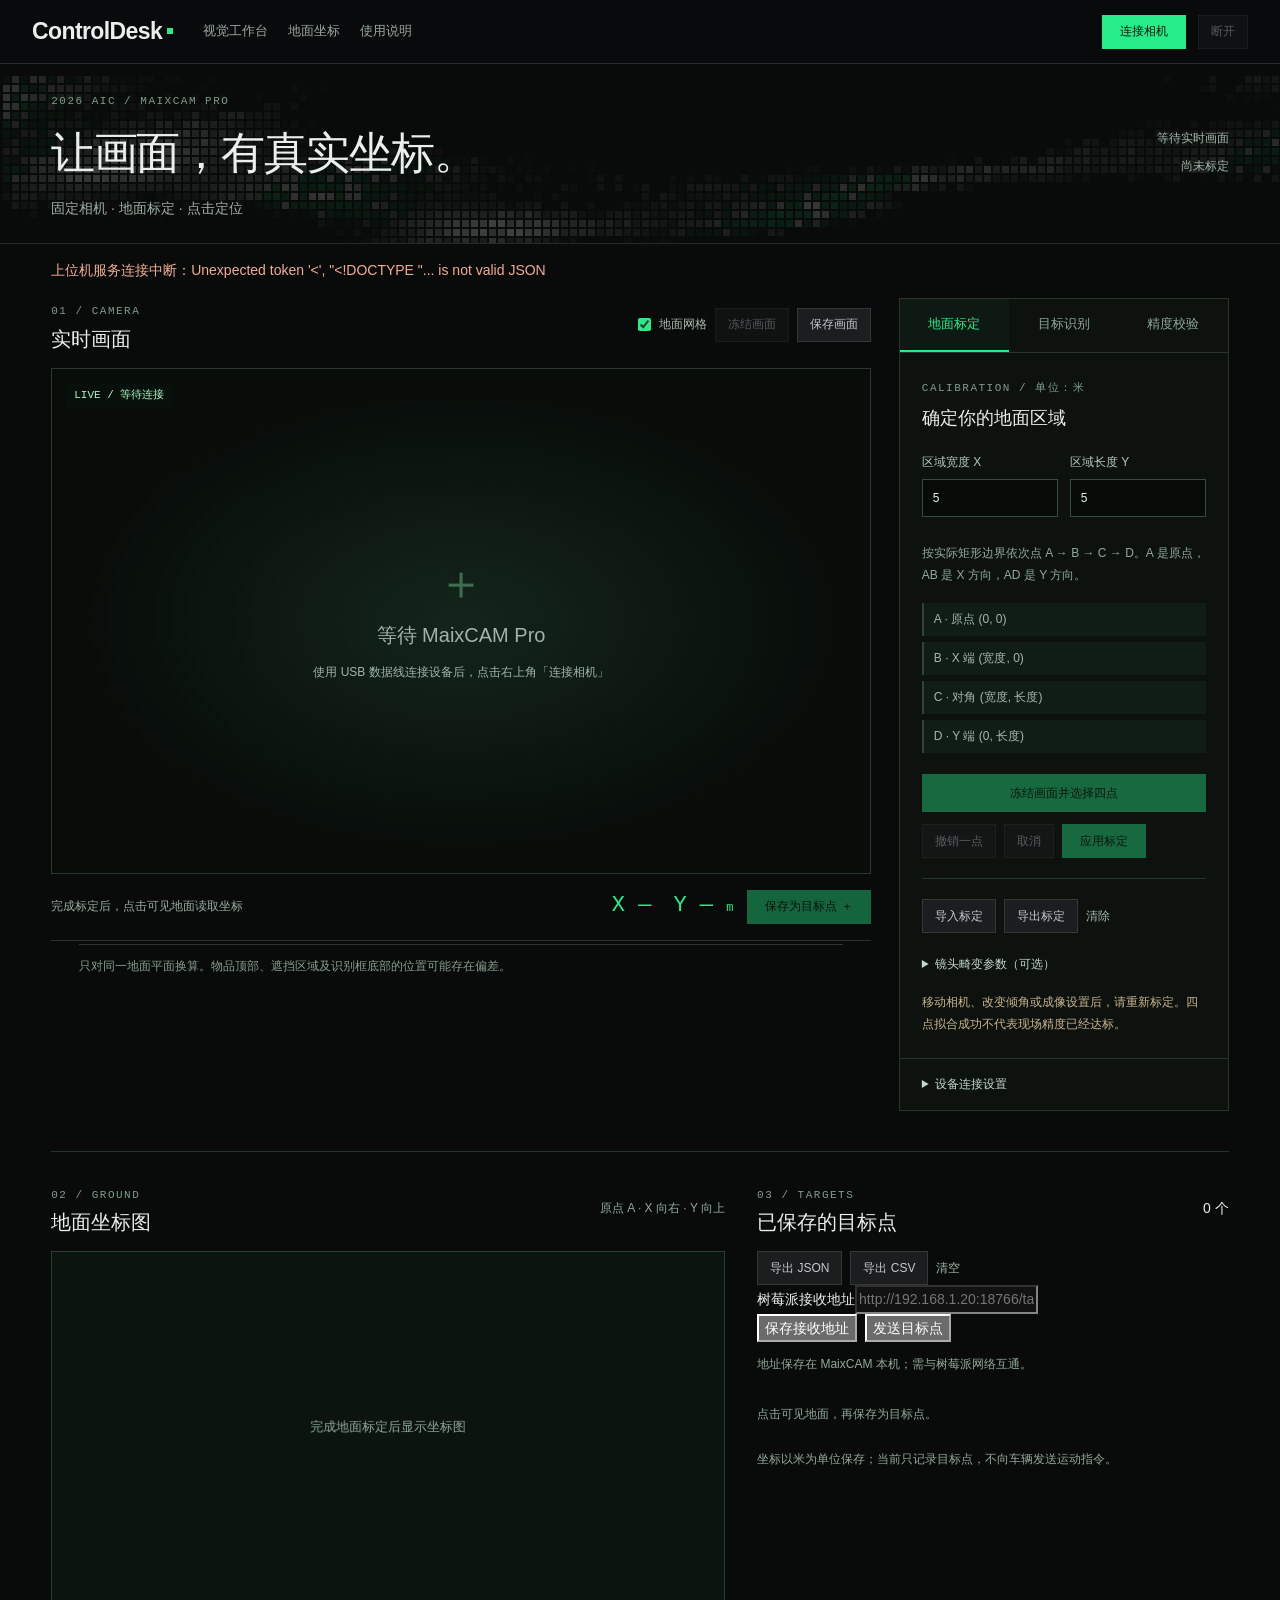
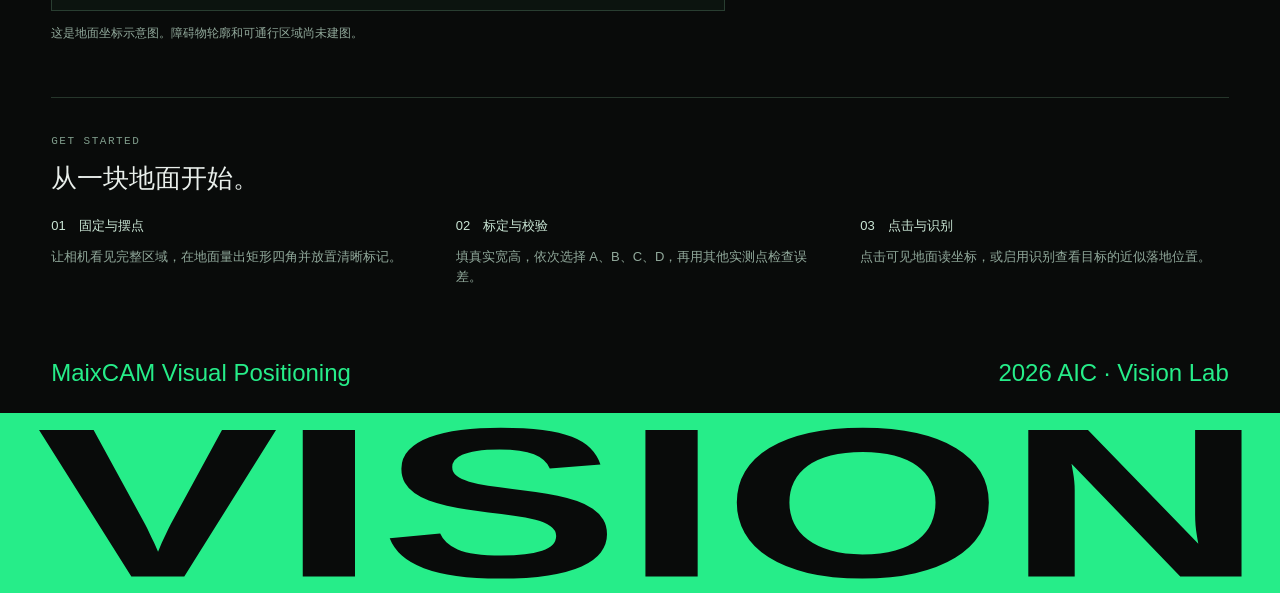
==== commit 71276e96: "feat: add standalone MaixCAM ground positioning app and device-owned targets" ====
--- a/MaixCAM_Visual_Positioning/host/web/index.html
+++ b/MaixCAM_Visual_Positioning/host/web/index.html
@@ -34,7 +34,7 @@
       <details class="connection-settings"><summary>设备连接设置</summary><label>设备地址<input id="deviceHost" placeholder="自动查找 USB 连接"></label><div class="two-fields"><label>用户名<input id="deviceUser" value="root" autocomplete="off"></label><label>密码<input id="devicePassword" type="password" placeholder="默认 root" autocomplete="off"></label></div><p class="help">连接时自动部署本项目取图程序。断开后，相机返回原应用菜单。</p></details>
     </aside>
   </div>
-  <section id="groundSection" class="ground-layout"><div class="ground-panel"><div class="panel-heading"><div><span class="eyebrow">02 / GROUND</span><h2>地面坐标图</h2></div><span class="help">原点 A · X 向右 · Y 向上</span></div><canvas id="mapCanvas" width="640" height="440" aria-label="地面坐标示意图，完成标定后可点击选取地面坐标"></canvas><p class="help">这是地面坐标示意图。障碍物轮廓和可通行区域尚未建图。</p></div><div class="target-panel"><div class="panel-heading"><div><span class="eyebrow">03 / TARGETS</span><h2>已保存的目标点</h2></div><span id="targetCount">0 个</span></div><div class="toolbar"><a class="small-btn" id="exportTargets" href="/api/targets/export" download>导出 JSON</a><a class="small-btn" id="exportCSV" href="/api/targets.csv" download>导出 CSV</a><button class="text-btn" id="clearTargets">清空</button></div><div id="targetList" class="target-list"><p class="help">点击可见地面，再保存为目标点。</p></div><p class="help">坐标以米为单位保存；当前只记录目标点，不向车辆发送运动指令。</p></div></section>
+  <section id="groundSection" class="ground-layout"><div class="ground-panel"><div class="panel-heading"><div><span class="eyebrow">02 / GROUND</span><h2>地面坐标图</h2></div><span class="help">原点 A · X 向右 · Y 向上</span></div><canvas id="mapCanvas" width="640" height="440" aria-label="地面坐标示意图，完成标定后可点击选取地面坐标"></canvas><p class="help">这是地面坐标示意图。障碍物轮廓和可通行区域尚未建图。</p></div><div class="target-panel"><div class="panel-heading"><div><span class="eyebrow">03 / TARGETS</span><h2>已保存的目标点</h2></div><span id="targetCount">0 个</span></div><div class="toolbar"><a class="small-btn" id="exportTargets" href="/api/targets/export" download>导出 JSON</a><a class="small-btn" id="exportCSV" href="/api/targets.csv" download>导出 CSV</a><button class="text-btn" id="clearTargets">清空</button></div><label>树莓派接收地址<input id="piUrl" type="url" placeholder="http://192.168.1.20:18766/targets"></label><div class="toolbar"><button id="savePi">保存接收地址</button><button id="sendPi">发送目标点</button></div><p id="piStatus" class="help">地址保存在 MaixCAM 本机；需与树莓派网络互通。</p><div id="targetList" class="target-list"><p class="help">点击可见地面，再保存为目标点。</p></div><p class="help">坐标以米为单位保存；当前只记录目标点，不向车辆发送运动指令。</p></div></section>
   <section id="guide" class="guide"><span class="eyebrow">GET STARTED</span><h2>从一块地面开始。</h2><div class="guide-steps"><p><b>01　固定与摆点</b>让相机看见完整区域，在地面量出矩形四角并放置清晰标记。</p><p><b>02　标定与校验</b>填真实宽高，依次选择 A、B、C、D，再用其他实测点检查误差。</p><p><b>03　点击与识别</b>点击可见地面读坐标，或启用识别查看目标的近似落地位置。</p></div></section>
 </main>
 <footer class="footer"><div class="footer-top"><span>MaixCAM Visual Positioning</span><span>2026 AIC · Vision Lab</span></div><div class="footer-wordmark" id="footerWordmark"><span id="footerWordmarkText">VISION</span><canvas id="footerDistortion" aria-hidden="true"></canvas></div></footer>
--- a/MaixCAM_Visual_Positioning/host/web/assets/vision.css
+++ b/MaixCAM_Visual_Positioning/host/web/assets/vision.css
@@ -1,4 +1,6 @@
 body{background:#090b0a;color:#e9efeb}.topbar{border-bottom:1px solid #252d28;gap:30px}.primary-nav a{text-decoration:none;color:#9ba89f;font-size:13px}.primary-nav a:hover{color:var(--accent)}.vision-hero{position:relative;display:flex;align-items:center;justify-content:space-between;gap:24px;padding:34px 4vw 30px;min-height:180px;overflow:hidden;border-bottom:1px solid #222b25}.vision-hero>div{position:relative;z-index:1}.vision-hero h1{font-size:clamp(26px,3.5vw,44px);font-weight:500;letter-spacing:-1.5px;margin:8px 0}.vision-hero p{color:#a0afa5;margin:0}.vision-hero canvas{position:absolute;inset:0;width:100%;height:100%;opacity:.45;pointer-events:none}.eyebrow{font:11px/1.5 ui-monospace,Consolas,monospace;letter-spacing:1.5px;color:#7f9c8b}.hero-caption{display:grid;gap:6px;text-align:right;color:#a6b9ad;font:12px/1.8 ui-monospace,Consolas,monospace}main{padding:0 4vw;max-width:1800px;margin:auto}.message{padding:15px 0;color:#b3c4b9;min-height:54px;white-space:pre-line;overflow-wrap:anywhere}.message.error{color:#f1ad92}.workspace-grid{display:grid;grid-template-columns:minmax(0,1fr) 330px;gap:28px}.panel-heading{display:flex;justify-content:space-between;align-items:center;gap:12px;margin-bottom:16px}.panel-heading h2{font-size:20px;line-height:1.3;margin:5px 0 0;font-weight:500}.toolbar{display:flex;flex-wrap:wrap;align-items:center;gap:8px}.toolbar label{color:#adbbb2;font-size:12px;display:flex;gap:5px;align-items:center}.toolbar input[type=checkbox]{accent-color:var(--accent)}.toolbar a,.small-btn{text-decoration:none;display:inline-flex;align-items:center;justify-content:center}.camera-stage{position:relative;overflow:hidden;border:1px solid #2a382f;background:#050706;aspect-ratio:4/3}.camera-stage canvas{display:block;width:100%;height:100%;touch-action:manipulation;cursor:crosshair}.camera-empty{position:absolute;inset:0;display:flex;flex-direction:column;justify-content:center;align-items:center;gap:12px;text-align:center;padding:28px;pointer-events:none;background:radial-gradient(ellipse at center,#13251b,#080d0a 65%);color:#a0b5a8}.camera-empty strong{font-size:20px;font-weight:500}.camera-empty span{font-size:12px;max-width:320px}.crosshair{font-size:48px;line-height:1;color:#3f6b50}.stage-tag{position:absolute;top:14px;left:14px;padding:4px 8px;font:11px/1.5 ui-monospace,Consolas,monospace;background:#07130cbb;color:#abf7c9;pointer-events:none}.coordinate-bar{display:flex;align-items:center;flex-wrap:wrap;gap:14px;padding:16px 0;border-bottom:1px solid #25332a}.coordinate-bar>span{color:#9aada2;font-size:12px;flex:1;min-width:140px}.coordinate{font:22px/1.4 ui-monospace,Consolas,monospace;color:var(--accent);font-weight:400;white-space:nowrap}.coordinate small{font-size:12px}.surface-note{padding:12px 0;color:#879e8e;font-size:12px;display:block}.settings-panel{border:1px solid #28352c;background:#0d120f;align-self:start}.side-tabs{display:flex;border-bottom:1px solid #28352c}.side-tabs button{flex:1;padding:15px 6px;background:none;border:0;border-bottom:2px solid transparent;color:#8da697;font-size:13px}.side-tabs button.active{color:var(--accent);border-bottom-color:var(--accent);background:#12301e44}.side-pane{padding:22px}.side-pane h3{font-weight:500;font-size:18px;margin:7px 0 20px}.two-fields{display:grid;grid-template-columns:minmax(0,1fr) minmax(0,1fr);gap:12px}.side-pane label,.connection-settings label{display:grid;gap:7px;font-size:12px;color:#b4c8bb;margin-bottom:14px}.side-pane input,.side-pane select,.connection-settings input{min-width:0;width:100%;height:38px;border:1px solid #344d3c;background:#070c09;color:#e5f4eb;padding:0 10px}.help{font-size:12px;line-height:1.8;color:#91a99b;overflow-wrap:anywhere}.corner-list{padding:0;list-style:none;display:grid;gap:6px;margin:16px 0}.corner-list li{padding:7px 10px;border-left:2px solid #2e4536;background:#101d15;color:#a3b7aa;font-size:12px}.corner-list li.next{color:var(--accent);border-color:var(--accent)}.corner-list li.done{color:#d4f5e1}.wide{width:100%;min-height:38px;margin:5px 0 12px}.rule{height:1px;background:#25362b;margin:20px 0}.side-pane details{margin-top:22px}.side-pane summary,.connection-settings summary{color:#c4d6cb;cursor:pointer;font-size:12px}.side-pane details[open] summary{margin-bottom:10px}.warning{color:#c9b48e;margin:18px 0 0}.connection-settings{border-top:1px solid #28352c;padding:16px 22px}.connection-settings[open]>summary{margin-bottom:20px}.connection-settings .help{margin-bottom:0}.validation-result{padding:18px 0;border-top:1px solid #293a2f;white-space:pre-line;color:#d4f5e1;font-size:13px}.detection-list{max-height:320px;overflow:auto}.detection-row,.target-row{padding:12px 0;display:flex;gap:10px;align-items:center;justify-content:space-between;border-bottom:1px solid #25352b;font-size:12px}.detection-row span,.target-row span{display:block;color:#91aa9a}.detection-row b,.target-row b{font-weight:500;color:#d5e8dd}.detection-row code,.target-row code{color:var(--accent);font-size:12px;white-space:nowrap}.ground-layout{margin-top:40px;padding-top:30px;border-top:1px solid #25342a;display:grid;grid-template-columns:minmax(0,1fr) minmax(280px,.7fr);gap:32px}.ground-panel{min-width:0}.ground-panel canvas{width:100%;height:360px;display:block;cursor:crosshair;background:#0c140f;border:1px solid #293e31;touch-action:manipulation}.target-panel{min-width:0}.target-list{margin-top:16px;max-height:330px;overflow:auto}.target-row button{border:0;background:none;color:#9eafa4;font-size:18px;padding:8px}.target-row .target-value{margin-left:auto}.guide{margin-top:40px;padding:30px 0 46px;border-top:1px solid #26362b}.guide h2{font-size:26px;font-weight:500;margin:8px 0 16px}.guide-steps{display:grid;grid-template-columns:repeat(3,minmax(0,1fr));gap:36px}.guide-steps p{margin:0;color:#91a99b;font-size:13px}.guide-steps b{display:block;color:#cae6d5;font-weight:500;margin-bottom:10px}.footer{margin-top:0}.footer-top{display:flex;justify-content:space-between;gap:16px;flex-wrap:wrap;padding:20px 4vw;font-size:12px;color:#637c6c}.footer-wordmark{position:relative;background:var(--accent);overflow:hidden;height:180px;color:#090b0a;display:grid;place-items:center}.footer-wordmark>span{font-size:clamp(70px,16vw,170px);font-weight:900;line-height:1;letter-spacing:-.07em}.footer-wordmark canvas{position:absolute;inset:0;width:100%;height:100%;pointer-events:none}.footer-wordmark.is-ready>span{visibility:hidden}.footer-wordmark.is-static>span{visibility:visible}.footer-wordmark.is-static>canvas{display:none}.text-btn{color:#9fb7a8}.run-btn{color:#06180d}.connection.offline .dot{background:#7f5c47}.connection.online{color:var(--accent)}a[aria-disabled=true]{opacity:.4;pointer-events:none}.small-btn:disabled,.run-btn:disabled{opacity:.4}@media(min-width:1600px){.workspace-grid{grid-template-columns:minmax(0,1fr) 360px}}@media(max-width:1050px){.workspace-grid{grid-template-columns:minmax(0,1fr) 300px;gap:20px}.topbar{padding:0 4vw;gap:20px}.primary-nav{gap:18px}.primary-nav a:last-child{display:none}.panel-heading{align-items:start;flex-wrap:wrap}.side-pane{padding:18px}.coordinate{font-size:20px}}@media(max-width:760px){.topbar{height:auto;min-height:64px;flex-wrap:wrap;gap:14px;padding:14px 5vw}.site-brand{font-size:20px}.primary-nav{display:none}.top-actions{margin-left:auto;gap:8px}.connection{max-width:100px;overflow:hidden}.vision-hero{padding:26px 5vw;min-height:150px}.hero-caption{display:none}main{padding:0 5vw}.workspace-grid,.ground-layout{grid-template-columns:minmax(0,1fr)}.settings-panel{width:100%}.camera-panel .toolbar{gap:6px}.small-btn{padding:0 9px}.coordinate-bar{gap:10px}.coordinate-bar>span{flex-basis:100%}.coordinate{flex:1}.guide-steps{grid-template-columns:minmax(0,1fr);gap:22px}.ground-layout{margin-top:24px}.ground-panel canvas{height:320px}.footer-wordmark{height:130px}.side-pane{padding:20px}.panel-heading h2{font-size:18px}.message{font-size:12px}}
+
+.connection.retrying .dot{background:#e9be6d}
 
 /* Keep the coordinate readout visible on a typical laptop display. */
 .vision-hero{min-height:145px;padding-top:24px;padding-bottom:24px}.camera-stage{aspect-ratio:auto;display:flex;justify-content:center}.camera-stage canvas{width:min(100%,calc(56vh * 4 / 3));height:auto;aspect-ratio:4/3}
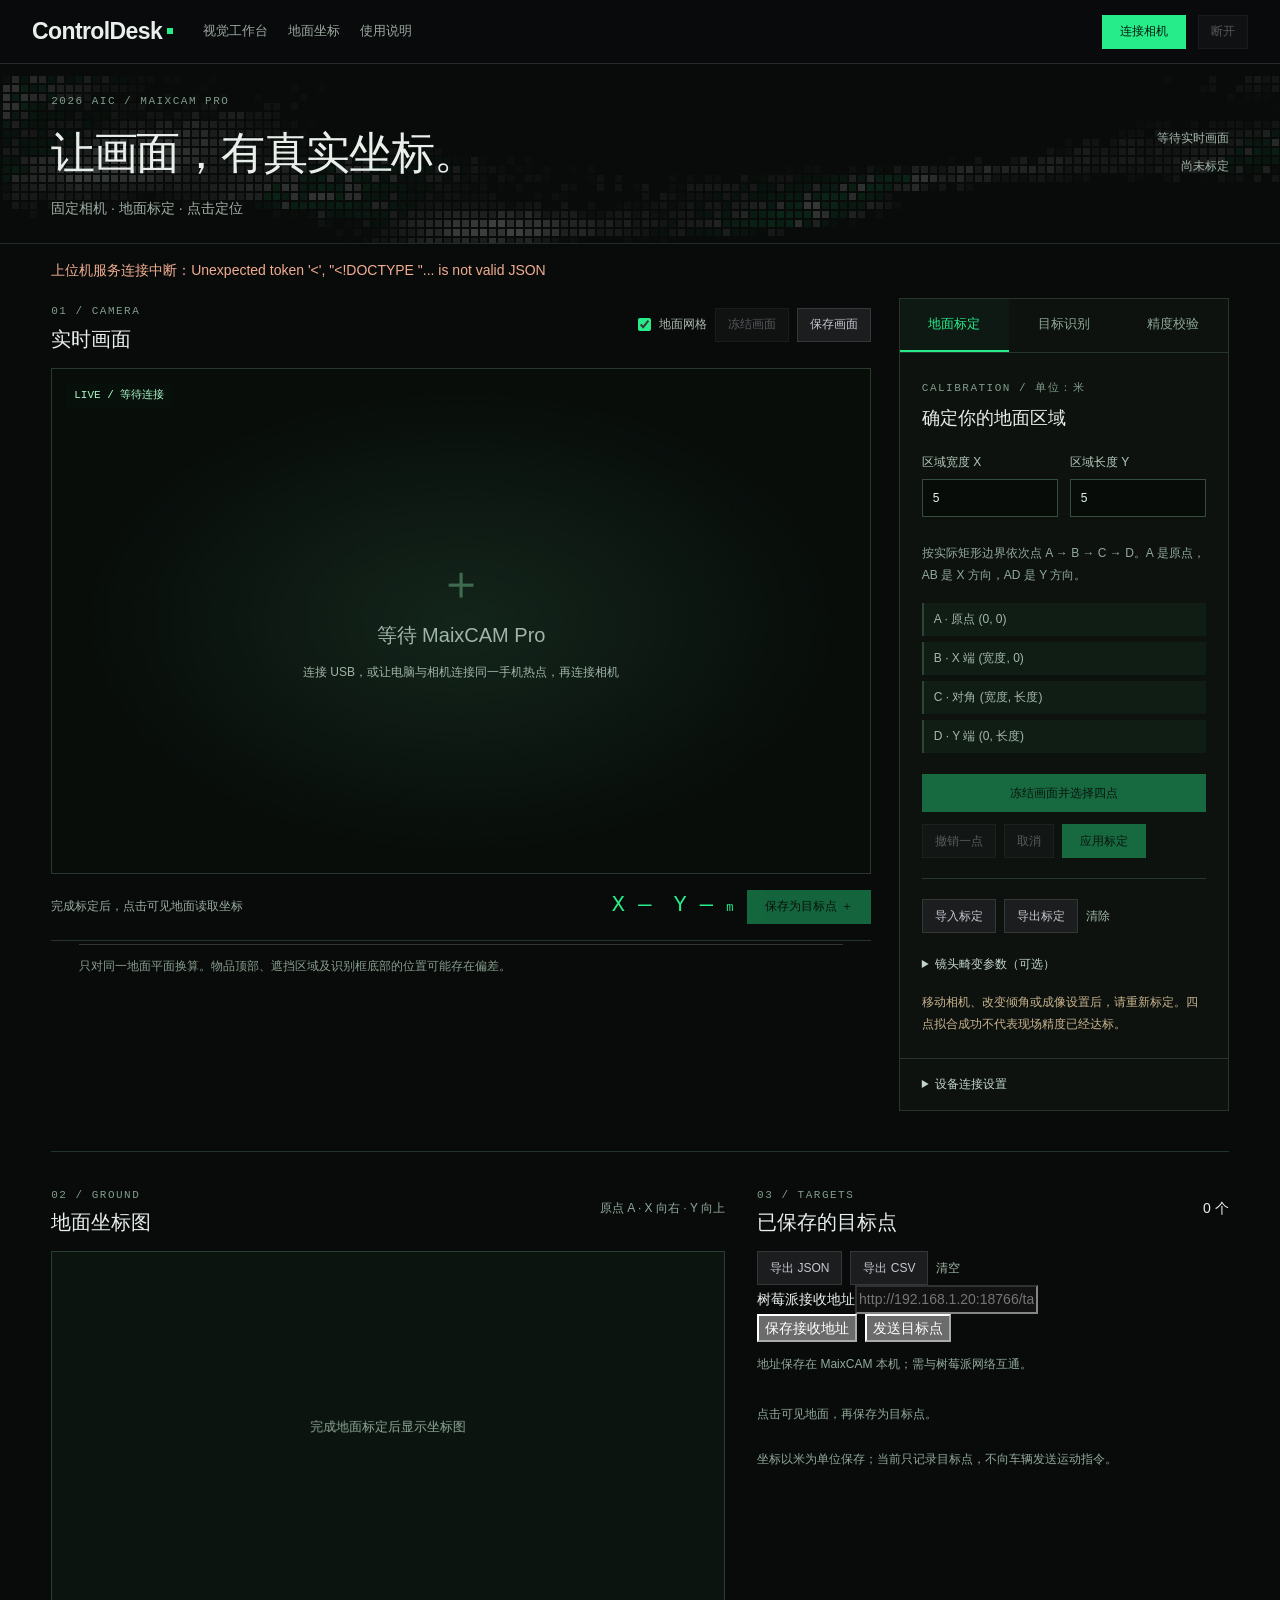
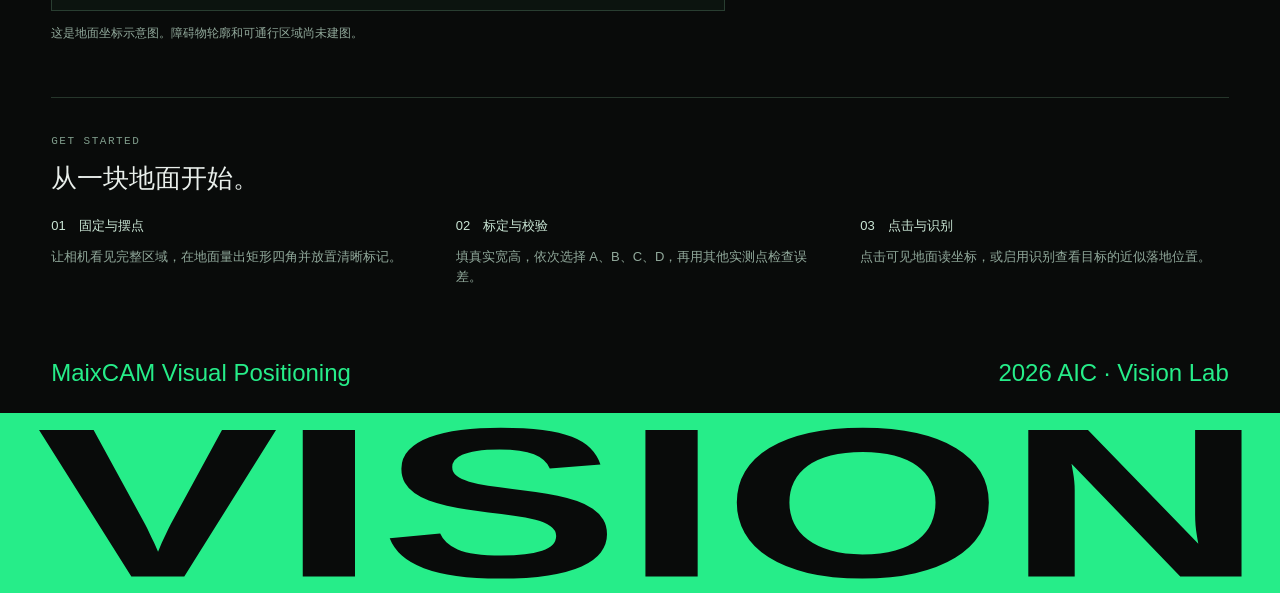
==== commit 32aed603: "perf: accelerate MaixCAM vision and preserve desktop workflows" ====
--- a/MaixCAM_Visual_Positioning/host/web/index.html
+++ b/MaixCAM_Visual_Positioning/host/web/index.html
@@ -13,7 +13,7 @@
   <div class="workspace-grid">
     <section class="camera-panel">
       <div class="panel-heading"><div><span class="eyebrow">01 / CAMERA</span><h2>实时画面</h2></div><div class="toolbar"><label><input type="checkbox" id="showGrid" checked> 地面网格</label><button class="small-btn" id="freeze" disabled>冻结画面</button><a class="small-btn" href="/api/frame.jpg" download="maixcam-frame.jpg" id="snapshot">保存画面</a></div></div>
-      <div class="camera-stage"><canvas id="cameraCanvas" width="640" height="480" aria-label="相机画面，点击地面选择标定点或读取坐标"></canvas><div class="camera-empty" id="cameraEmpty"><div class="crosshair">＋</div><strong>等待 MaixCAM Pro</strong><span>使用 USB 数据线连接设备后，点击右上角「连接相机」</span></div><span class="stage-tag" id="stageTag">LIVE / 等待连接</span></div>
+      <div class="camera-stage"><canvas id="cameraCanvas" width="640" height="480" aria-label="相机画面，点击地面选择标定点或读取坐标"></canvas><div class="camera-empty" id="cameraEmpty"><div class="crosshair">＋</div><strong>等待 MaixCAM Pro</strong><span>连接 USB，或让电脑与相机连接同一手机热点，再连接相机</span></div><span class="stage-tag" id="stageTag">LIVE / 等待连接</span></div>
       <div class="coordinate-bar"><span id="selectionHint">完成标定后，点击可见地面读取坐标</span><strong class="coordinate" id="coordinate">X —　Y — <small>m</small></strong><button class="run-btn" id="saveTarget" disabled>保存为目标点 ＋</button></div>
       <div class="surface-note">只对同一地面平面换算。物品顶部、遮挡区域及识别框底部的位置可能存在偏差。</div>
     </section>
@@ -31,7 +31,7 @@
       </section>
       <section id="pane-detect" class="side-pane" hidden><span class="eyebrow">DETECTION / 实机识别</span><h3>自动获取目标位置</h3><label>识别方式<select id="detectionMode"><option value="off">关闭识别</option><option value="yolo11">YOLO11 · 常见物品</option><option value="red_blob">红色标记 · 地面色块</option><option value="apriltag">AprilTag · 地面标签</option></select></label><button class="run-btn wide" id="applyMode" disabled>应用识别方式</button><p class="help">YOLO 的位置取识别框底边中心，是落地位置的近似。色块和标签的中心需要实际放在标定平面上。</p><div class="detection-list" id="detectionList"><p class="help">暂无识别结果</p></div><p class="help">模型未覆盖的自制小车或物品，可能需要专门训练；本功能不会把所有物体自动变成避障地图。</p></section>
       <section id="pane-check" class="side-pane" hidden><span class="eyebrow">VALIDATION / 独立实测点</span><h3>测一下实际误差</h3><p class="help">在地面选一个已量好坐标的点（避开四个角点），点击画面，再填入实测值。</p><div class="two-fields"><label>实际 X / m<input id="actualX" type="number" step="0.01" value="1"></label><label>实际 Y / m<input id="actualY" type="number" step="0.01" value="1"></label></div><button class="run-btn wide" id="addCheck" disabled>用当前选点校验</button><div id="validationResults" class="validation-result">还没有独立实测点</div><p class="help">建议在近处、远处、四周及中间分别测点，关注最大误差。这里显示的是你录入的实测结果。</p></section>
-      <details class="connection-settings"><summary>设备连接设置</summary><label>设备地址<input id="deviceHost" placeholder="自动查找 USB 连接"></label><div class="two-fields"><label>用户名<input id="deviceUser" value="root" autocomplete="off"></label><label>密码<input id="devicePassword" type="password" placeholder="默认 root" autocomplete="off"></label></div><p class="help">连接时自动部署本项目取图程序。断开后，相机返回原应用菜单。</p></details>
+      <details class="connection-settings"><summary>设备连接设置</summary><label>设备地址<input id="deviceHost" placeholder="留空查找 USB，或填相机 Wi-Fi IP"></label><div class="two-fields"><label>用户名<input id="deviceUser" value="root" autocomplete="off"></label><label>密码<input id="devicePassword" type="password" placeholder="默认 root" autocomplete="off"></label></div><p class="help">手机热点：两端连接同一热点，在相机「电脑连接」中查看 Wi-Fi IP 并填入。已有应用直接复用；断开电脑后设备继续运行。</p></details>
     </aside>
   </div>
   <section id="groundSection" class="ground-layout"><div class="ground-panel"><div class="panel-heading"><div><span class="eyebrow">02 / GROUND</span><h2>地面坐标图</h2></div><span class="help">原点 A · X 向右 · Y 向上</span></div><canvas id="mapCanvas" width="640" height="440" aria-label="地面坐标示意图，完成标定后可点击选取地面坐标"></canvas><p class="help">这是地面坐标示意图。障碍物轮廓和可通行区域尚未建图。</p></div><div class="target-panel"><div class="panel-heading"><div><span class="eyebrow">03 / TARGETS</span><h2>已保存的目标点</h2></div><span id="targetCount">0 个</span></div><div class="toolbar"><a class="small-btn" id="exportTargets" href="/api/targets/export" download>导出 JSON</a><a class="small-btn" id="exportCSV" href="/api/targets.csv" download>导出 CSV</a><button class="text-btn" id="clearTargets">清空</button></div><label>树莓派接收地址<input id="piUrl" type="url" placeholder="http://192.168.1.20:18766/targets"></label><div class="toolbar"><button id="savePi">保存接收地址</button><button id="sendPi">发送目标点</button></div><p id="piStatus" class="help">地址保存在 MaixCAM 本机；需与树莓派网络互通。</p><div id="targetList" class="target-list"><p class="help">点击可见地面，再保存为目标点。</p></div><p class="help">坐标以米为单位保存；当前只记录目标点，不向车辆发送运动指令。</p></div></section>
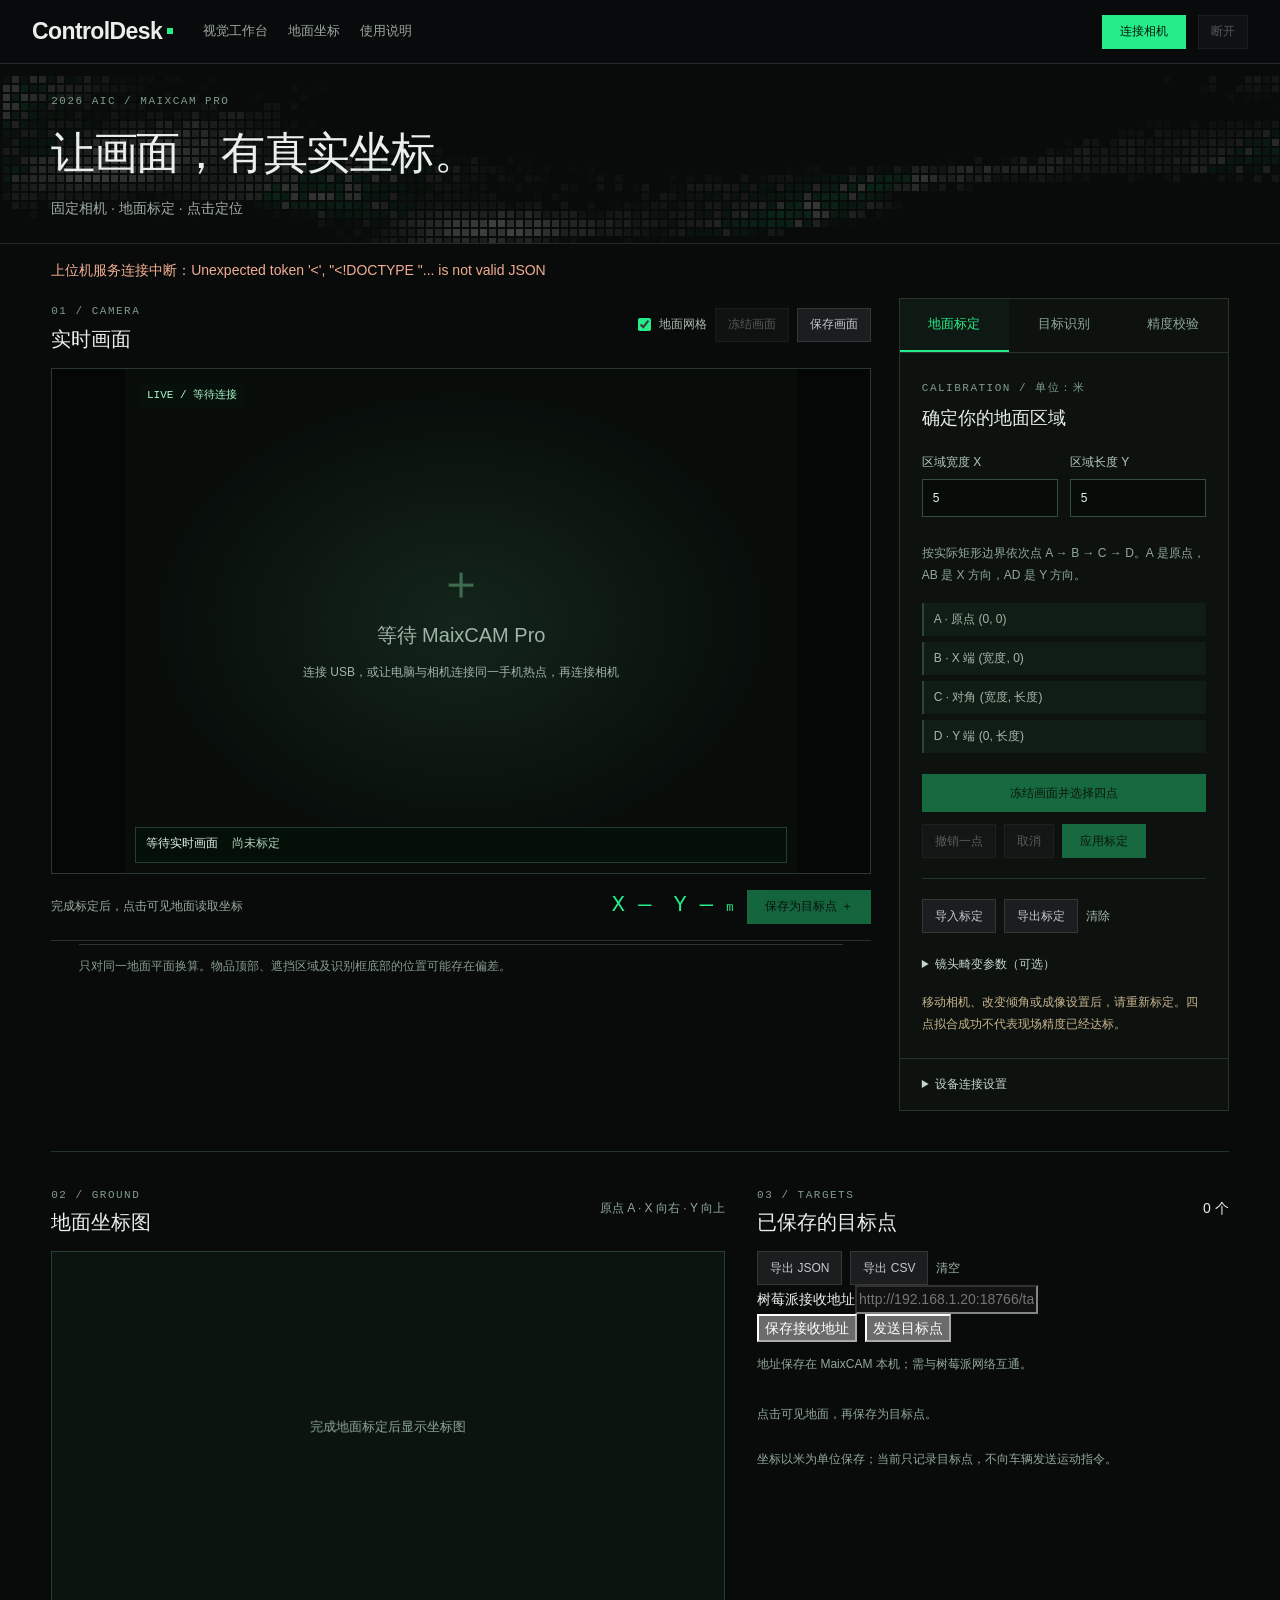
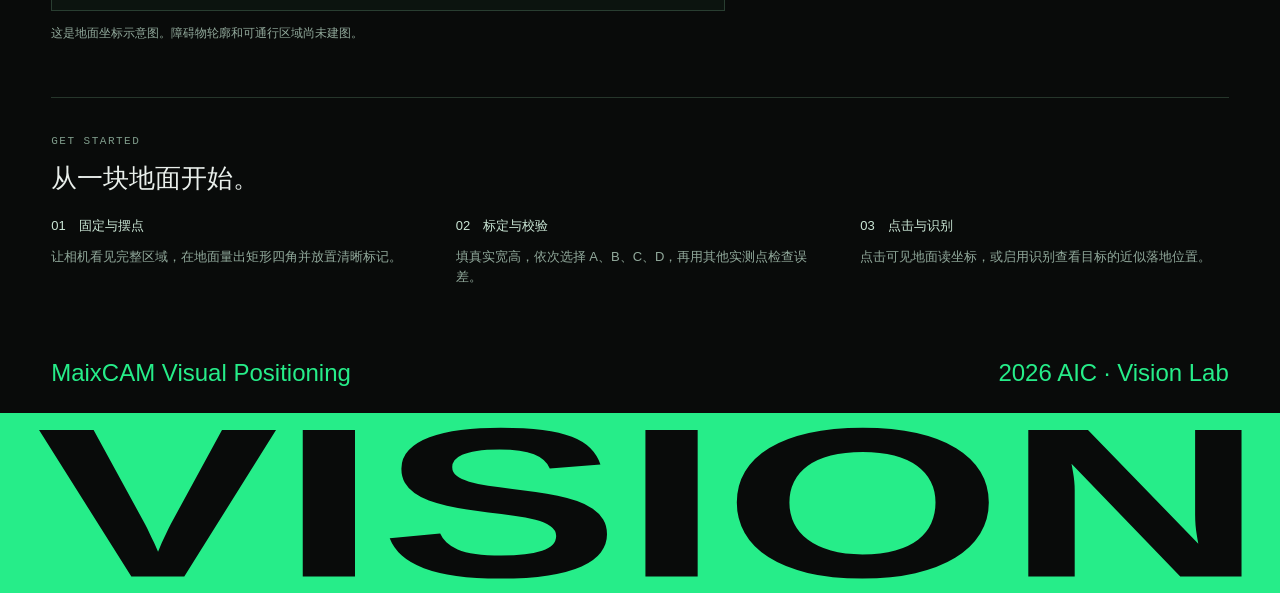
==== commit fe922909: "ui: show vision telemetry inside live camera preview" ====
--- a/MaixCAM_Visual_Positioning/host/web/index.html
+++ b/MaixCAM_Visual_Positioning/host/web/index.html
@@ -7,13 +7,13 @@
 </head>
 <body>
 <header class="topbar"><a class="site-brand" href="#workspace">ControlDesk</a><nav class="primary-nav"><a class="active" href="#workspace">视觉工作台</a><a href="#groundSection">地面坐标</a><a href="#guide">使用说明</a></nav><div class="top-actions"><span class="connection" id="connectionState"><i class="dot"></i><span>未连接</span></span><button class="run-btn" id="connect">连接相机</button><button class="small-btn" id="disconnect" disabled>断开</button></div></header>
-<section class="vision-hero"><canvas id="pixelField" aria-hidden="true"></canvas><div><span class="eyebrow">2026 AIC / MAIXCAM PRO</span><h1>让画面，有真实坐标。</h1><p>固定相机 · 地面标定 · 点击定位</p></div><div class="hero-caption"><span id="frameInfo">等待实时画面</span><span id="calibrationInfo">尚未标定</span></div></section>
+<section class="vision-hero"><canvas id="pixelField" aria-hidden="true"></canvas><div><span class="eyebrow">2026 AIC / MAIXCAM PRO</span><h1>让画面，有真实坐标。</h1><p>固定相机 · 地面标定 · 点击定位</p></div></section>
 <main id="workspace">
   <div class="message" id="message" role="status" aria-live="polite">先连接相机，再选择地面区域的四个角点。</div>
   <div class="workspace-grid">
     <section class="camera-panel">
       <div class="panel-heading"><div><span class="eyebrow">01 / CAMERA</span><h2>实时画面</h2></div><div class="toolbar"><label><input type="checkbox" id="showGrid" checked> 地面网格</label><button class="small-btn" id="freeze" disabled>冻结画面</button><a class="small-btn" href="/api/frame.jpg" download="maixcam-frame.jpg" id="snapshot">保存画面</a></div></div>
-      <div class="camera-stage"><canvas id="cameraCanvas" width="640" height="480" aria-label="相机画面，点击地面选择标定点或读取坐标"></canvas><div class="camera-empty" id="cameraEmpty"><div class="crosshair">＋</div><strong>等待 MaixCAM Pro</strong><span>连接 USB，或让电脑与相机连接同一手机热点，再连接相机</span></div><span class="stage-tag" id="stageTag">LIVE / 等待连接</span></div>
+      <div class="camera-stage"><div class="camera-viewport"><canvas id="cameraCanvas" width="640" height="480" aria-label="相机画面，点击地面选择标定点或读取坐标"></canvas><div class="camera-empty" id="cameraEmpty"><div class="crosshair">＋</div><strong>等待 MaixCAM Pro</strong><span>连接 USB，或让电脑与相机连接同一手机热点，再连接相机</span></div><span class="stage-tag" id="stageTag">LIVE / 等待连接</span><div class="camera-telemetry" aria-label="实时画面信息"><span id="frameInfo">等待实时画面</span><span id="calibrationInfo">尚未标定</span></div></div></div>
       <div class="coordinate-bar"><span id="selectionHint">完成标定后，点击可见地面读取坐标</span><strong class="coordinate" id="coordinate">X —　Y — <small>m</small></strong><button class="run-btn" id="saveTarget" disabled>保存为目标点 ＋</button></div>
       <div class="surface-note">只对同一地面平面换算。物品顶部、遮挡区域及识别框底部的位置可能存在偏差。</div>
     </section>
--- a/MaixCAM_Visual_Positioning/host/web/assets/vision.css
+++ b/MaixCAM_Visual_Positioning/host/web/assets/vision.css
@@ -3,4 +3,9 @@
 .connection.retrying .dot{background:#e9be6d}
 
 /* Keep the coordinate readout visible on a typical laptop display. */
-.vision-hero{min-height:145px;padding-top:24px;padding-bottom:24px}.camera-stage{aspect-ratio:auto;display:flex;justify-content:center}.camera-stage canvas{width:min(100%,calc(56vh * 4 / 3));height:auto;aspect-ratio:4/3}
+.vision-hero{min-height:145px;padding-top:24px;padding-bottom:24px}.camera-stage{aspect-ratio:auto;display:flex;justify-content:center}.camera-viewport{position:relative;min-width:0;width:min(100%,calc(56vh * 4 / 3))}.camera-stage canvas{width:100%;height:auto;aspect-ratio:4/3}
+
+/* Keep live readings within the image and let calibration clicks pass through. */
+.camera-telemetry{position:absolute;left:10px;right:10px;bottom:10px;z-index:2;display:flex;flex-wrap:wrap;gap:3px 14px;align-items:center;padding:7px 10px;background:#041009d9;border:1px solid #88cba340;color:#e3f5ea;font:12px/1.6 ui-monospace,Consolas,monospace;font-variant-numeric:tabular-nums;pointer-events:none;overflow-wrap:anywhere}
+.camera-telemetry #calibrationInfo{color:#b3d5c0}
+@media(max-width:760px){.camera-telemetry{left:6px;right:6px;bottom:6px;padding:5px 7px;font-size:11px;gap:2px 10px}}
